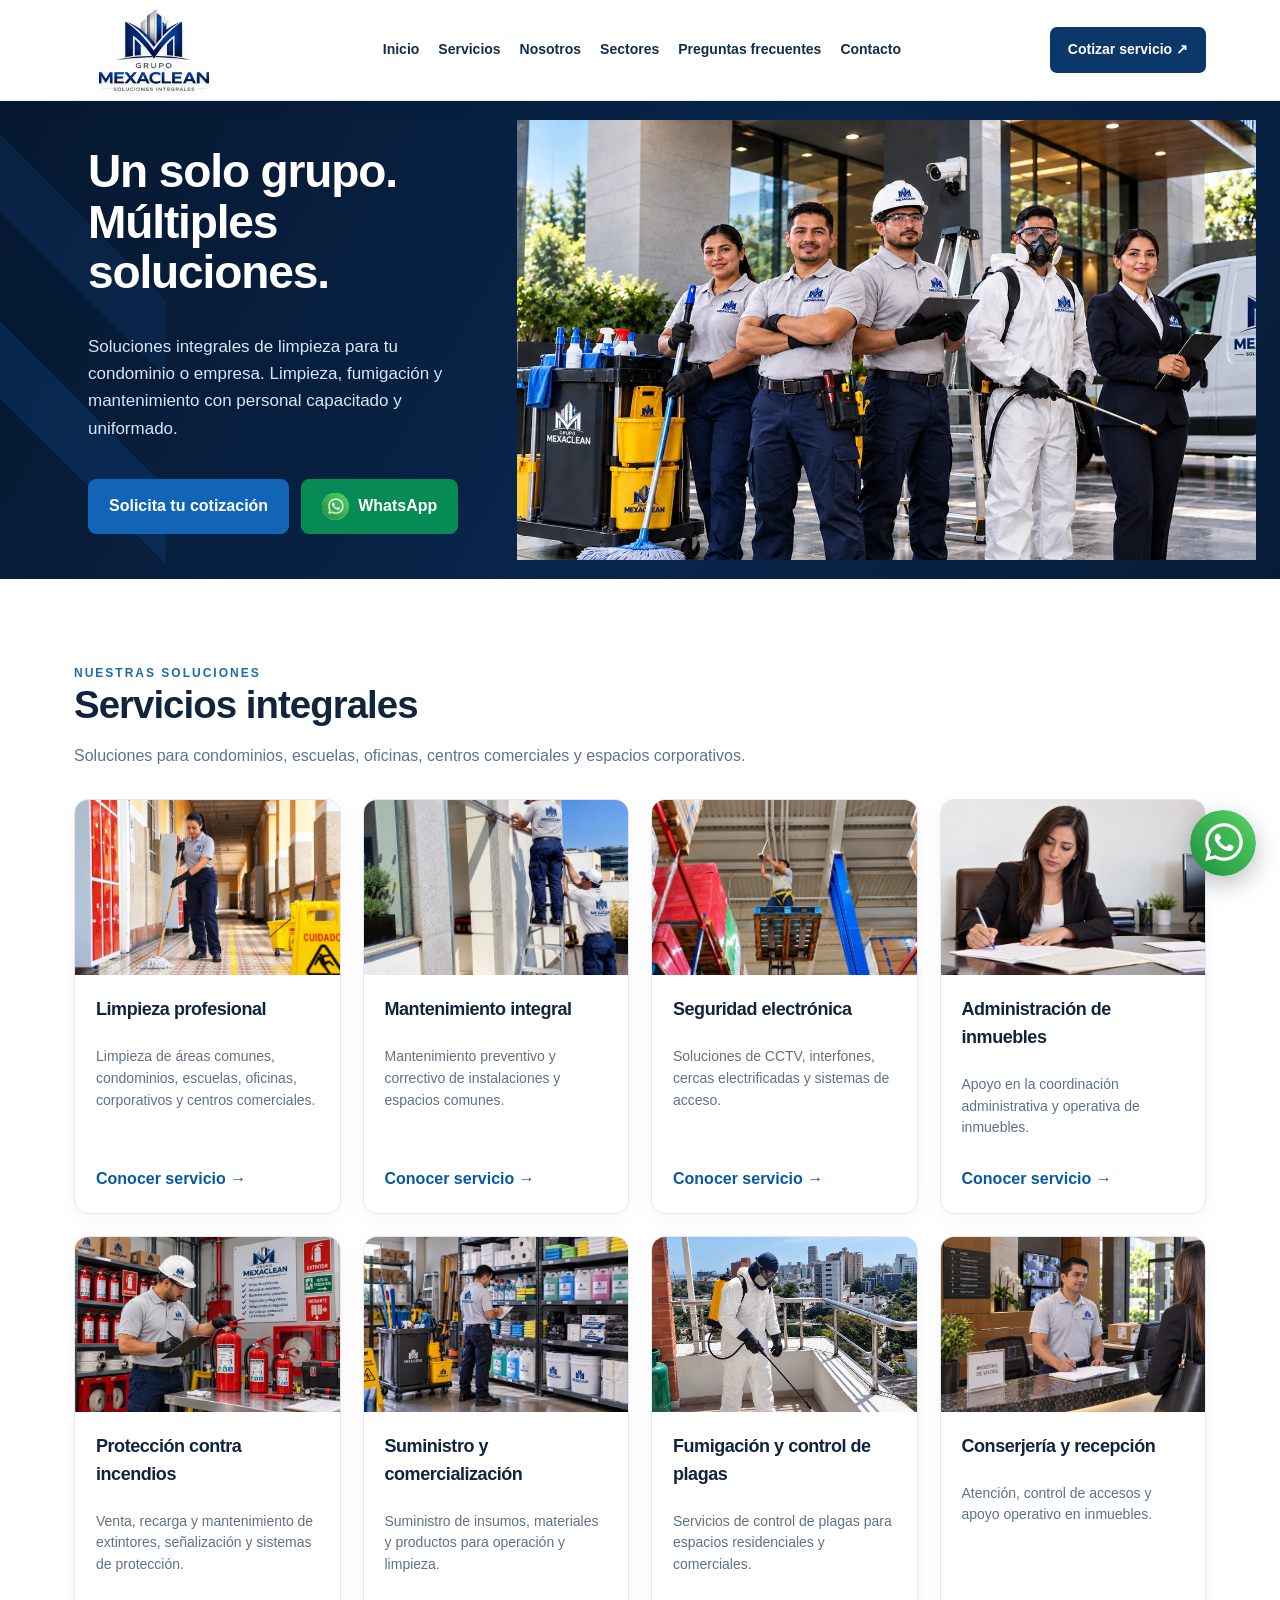
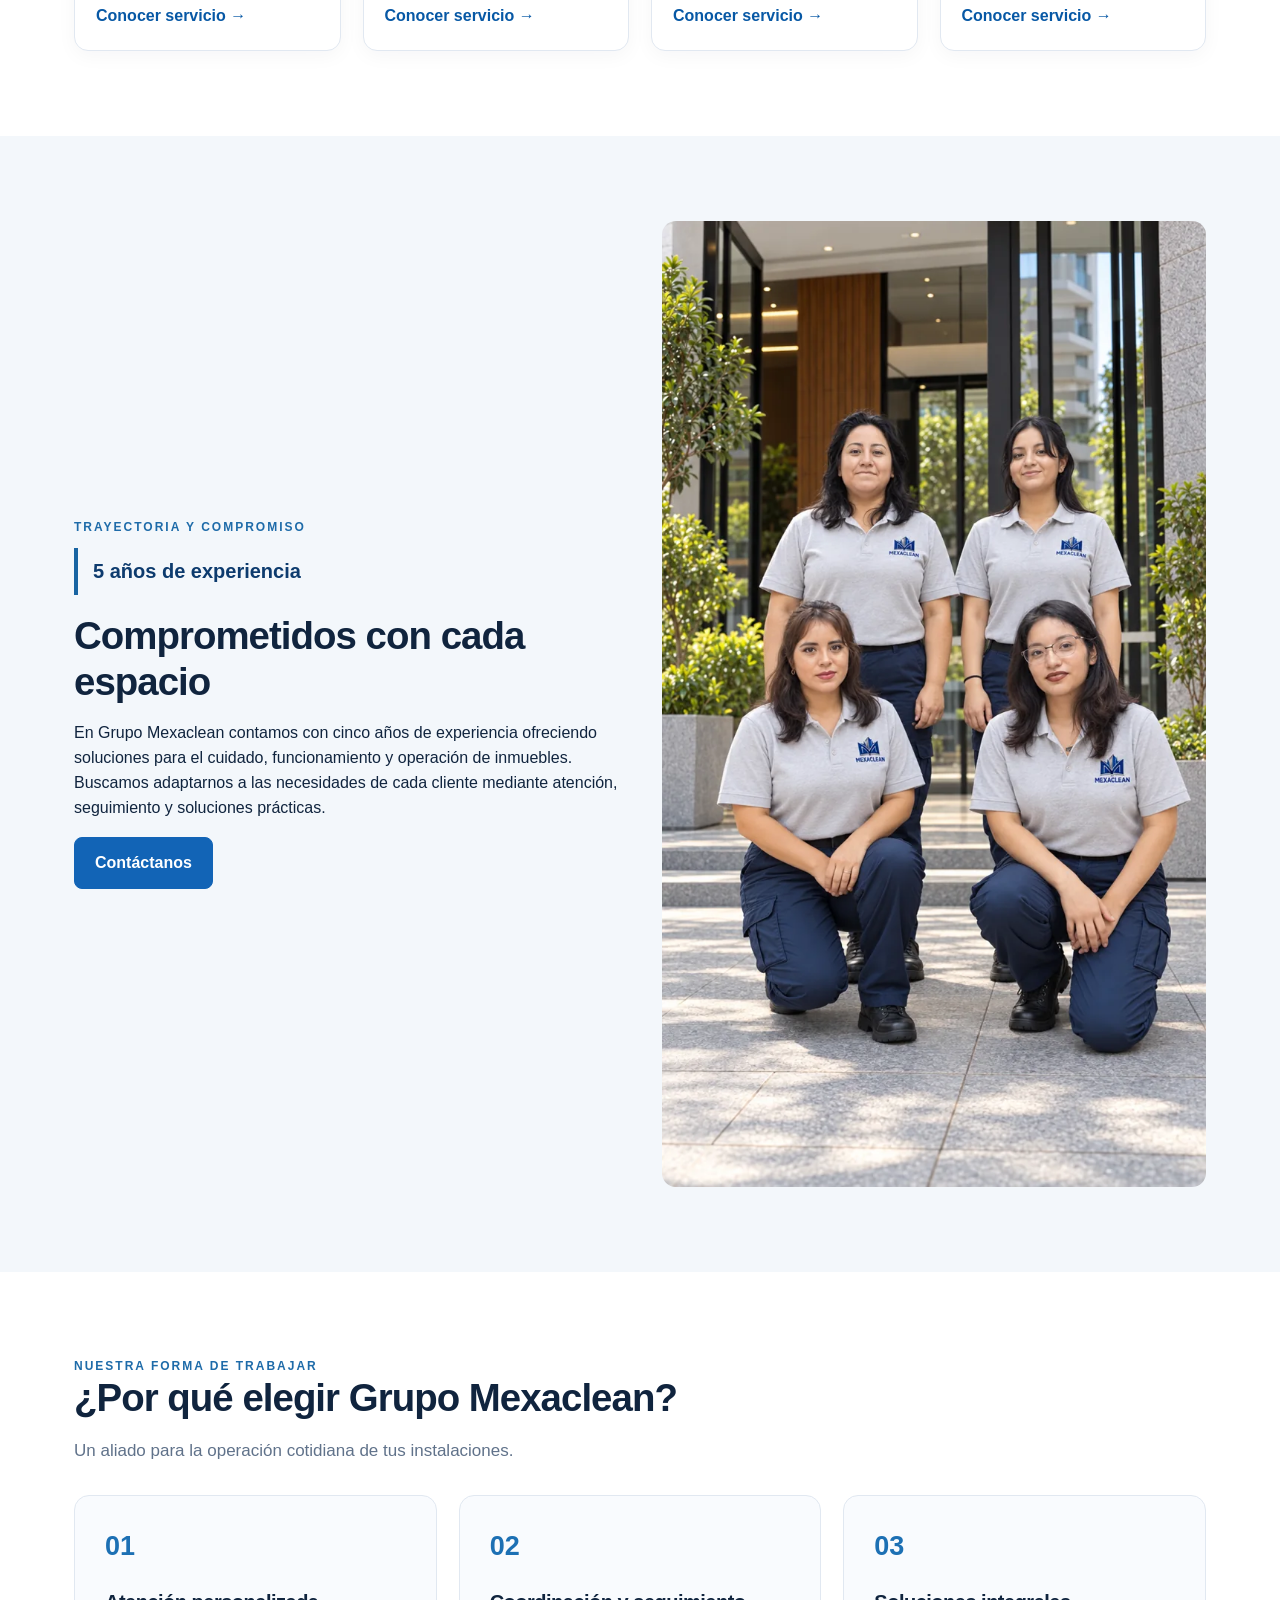
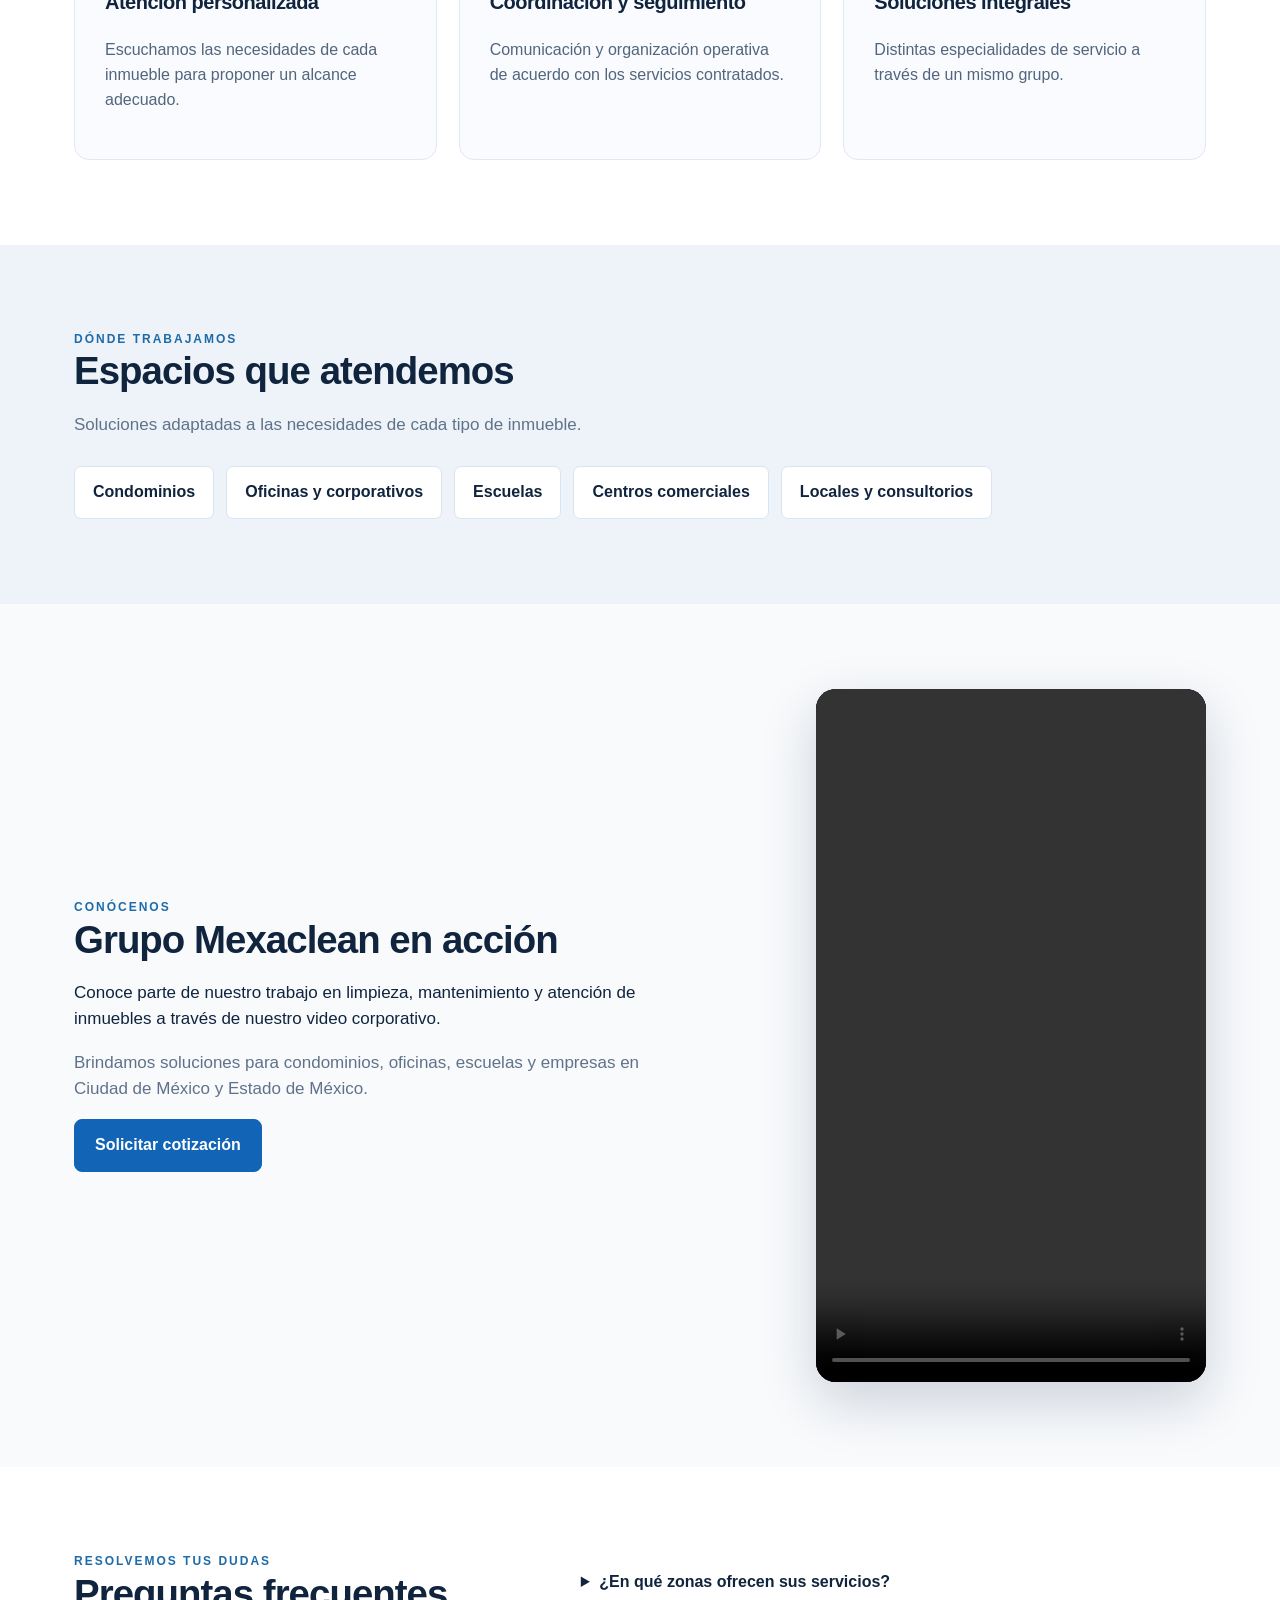
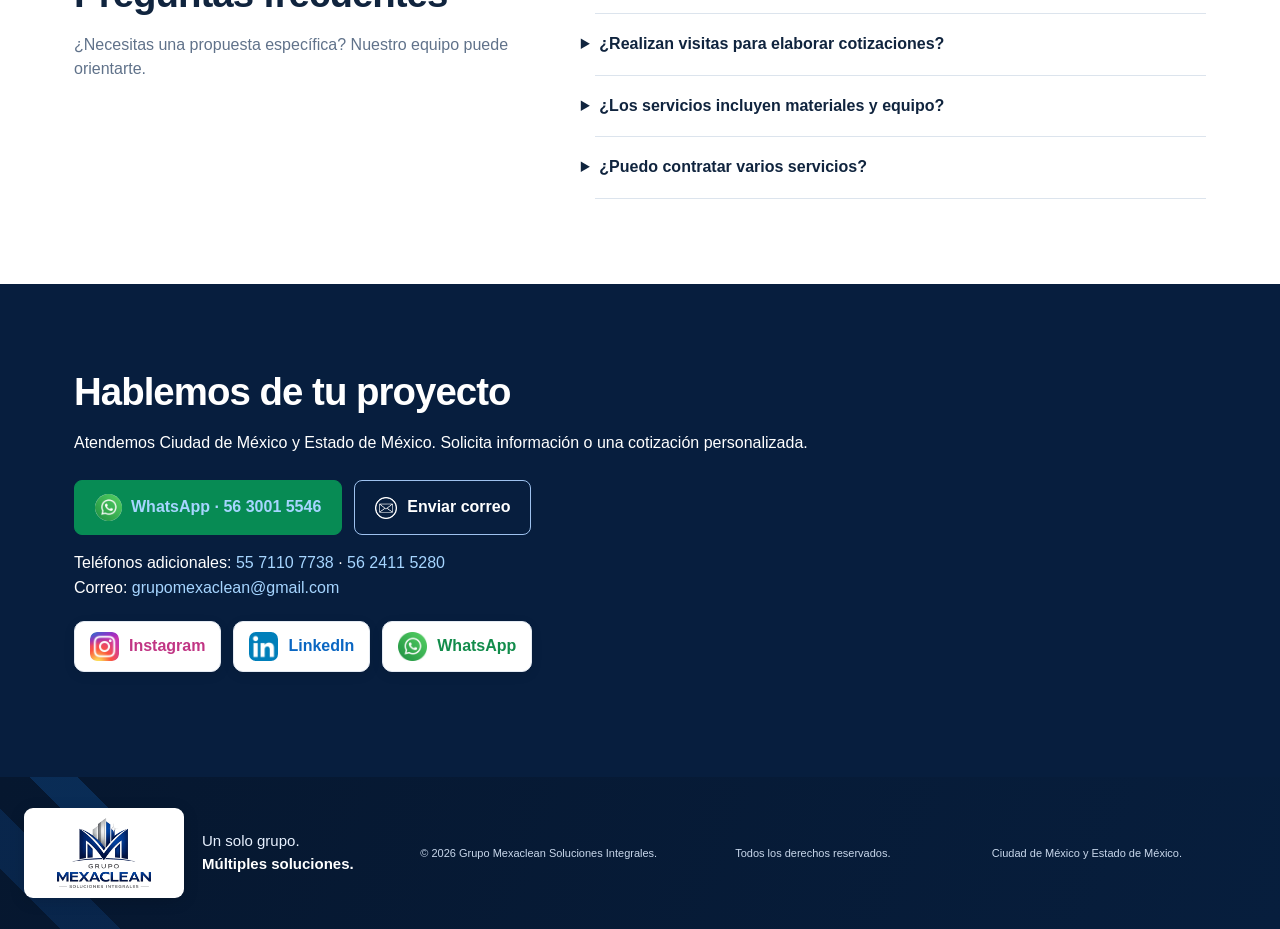
==== index.html @ 0154b59b "Publicación inicial Grupo Mexaclean" ====
<!doctype html><html lang="es-MX"><head><meta charset="utf-8"><meta name="viewport" content="width=device-width,initial-scale=1"><meta name="description" content="Grupo Mexaclean: limpieza, mantenimiento, seguridad electrónica y servicios integrales en CDMX y Estado de México."><title>Inicio | Grupo Mexaclean</title><link rel="stylesheet" href="style.css"></head><body><header class="top"><div class="wrap nav"><a class="brand brand-logo" href="index.html" aria-label="Grupo Mexaclean — Inicio"><img src="assets/logo-recortado.png" alt="Grupo Mexaclean Soluciones Integrales"></a><nav class="links" aria-label="Navegación principal"><a href="index.html">Inicio</a><a href="index.html#servicios">Servicios</a><a href="index.html#nosotros">Nosotros</a><a href="index.html#sectores">Sectores</a><a href="index.html#preguntas">Preguntas frecuentes</a><a href="index.html#contacto">Contacto</a></nav><a class="nav-cta" href="https://wa.me/525630015546?text=Hola%2C%20quiero%20solicitar%20una%20cotizaci%C3%B3n%20a%20Grupo%20Mexaclean" target="_blank" rel="noopener">Cotizar servicio ↗</a></div></header><section class="hero"><div class="wrap hero-grid"><div class="hero-copy"><h1>Un solo grupo.<br>Múltiples soluciones.</h1><p>Soluciones integrales de limpieza para tu condominio o empresa. Limpieza, fumigación y mantenimiento con personal capacitado y uniformado.</p><div class="actions"><a class="btn" href="#contacto">Solicita tu cotización</a><a class="btn green" href="https://wa.me/525630015546?text=Hola%2C%20quiero%20cotizar%20un%20servicio"><img class="wa-cta-icon" src="assets/icono-whatsapp-botones.webp" alt="" aria-hidden="true" width="27" height="27"> WhatsApp</a></div></div><img src="assets/hero.webp" alt="Imagen corporativa ilustrativa del equipo de servicios de Grupo Mexaclean"></div></section><section class="section" id="servicios"><div class="wrap"><div class="eyebrow">Nuestras soluciones</div><h2>Servicios integrales</h2><p class="muted">Soluciones para condominios, escuelas, oficinas, centros comerciales y espacios corporativos.</p><div class="cards"><article class="card"><img loading="lazy" src="assets/limpieza.webp" alt="Limpieza profesional"><div class="inside"><h3>Limpieza profesional</h3><p>Limpieza de áreas comunes, condominios, escuelas, oficinas, corporativos y centros comerciales.</p><a href="limpieza.html">Conocer servicio →</a></div></article><article class="card"><img loading="lazy" src="assets/mantenimiento.webp" alt="Mantenimiento integral"><div class="inside"><h3>Mantenimiento integral</h3><p>Mantenimiento preventivo y correctivo de instalaciones y espacios comunes.</p><a href="mantenimiento.html">Conocer servicio →</a></div></article><article class="card"><img loading="lazy" src="assets/seguridad.webp" alt="Técnico instalando cámara de seguridad en un almacén"><div class="inside"><h3>Seguridad electrónica</h3><p>Soluciones de CCTV, interfones, cercas electrificadas y sistemas de acceso.</p><a href="seguridad.html">Conocer servicio →</a></div></article><article class="card"><img loading="lazy" src="assets/administracion.webp" alt="Profesional gestionando documentos administrativos en oficina"><div class="inside"><h3>Administración de inmuebles</h3><p>Apoyo en la coordinación administrativa y operativa de inmuebles.</p><a href="administracion.html">Conocer servicio →</a></div></article><article class="card"><img loading="lazy" src="assets/incendios.webp" alt="Protección contra incendios"><div class="inside"><h3>Protección contra incendios</h3><p>Venta, recarga y mantenimiento de extintores, señalización y sistemas de protección.</p><a href="incendios.html">Conocer servicio →</a></div></article><article class="card"><img loading="lazy" src="assets/suministros.webp" alt="Suministro y comercialización"><div class="inside"><h3>Suministro y comercialización</h3><p>Suministro de insumos, materiales y productos para operación y limpieza.</p><a href="suministros.html">Conocer servicio →</a></div></article><article class="card"><img loading="lazy" src="assets/fumigacion.webp" alt="Fumigación y control de plagas"><div class="inside"><h3>Fumigación y control de plagas</h3><p>Servicios de control de plagas para espacios residenciales y comerciales.</p><a href="fumigacion.html">Conocer servicio →</a></div></article><article class="card"><img loading="lazy" src="assets/conserjeria.webp" alt="Conserjería y recepción"><div class="inside"><h3>Conserjería y recepción</h3><p>Atención, control de accesos y apoyo operativo en inmuebles.</p><a href="conserjeria.html">Conocer servicio →</a></div></article></div></div></section><section class="section pale" id="nosotros"><div class="wrap split"><div><div class="eyebrow">Trayectoria y compromiso</div><div class="experience">5 años de experiencia</div><h2>Comprometidos con cada espacio</h2><p>En Grupo Mexaclean contamos con cinco años de experiencia ofreciendo soluciones para el cuidado, funcionamiento y operación de inmuebles. Buscamos adaptarnos a las necesidades de cada cliente mediante atención, seguimiento y soluciones prácticas.</p><a class="btn" href="#contacto">Contáctanos</a></div><img loading="lazy" src="assets/equipo.webp" alt="Equipo de Grupo Mexaclean"></div></section><section class="section trust" id="elegirnos"><div class="wrap"><div class="eyebrow">Nuestra forma de trabajar</div><h2>¿Por qué elegir Grupo Mexaclean?</h2><p class="muted lead">Un aliado para la operación cotidiana de tus instalaciones.</p><div class="trust-grid"><article><span class="trust-number">01</span><h3>Atención personalizada</h3><p>Escuchamos las necesidades de cada inmueble para proponer un alcance adecuado.</p></article><article><span class="trust-number">02</span><h3>Coordinación y seguimiento</h3><p>Comunicación y organización operativa de acuerdo con los servicios contratados.</p></article><article><span class="trust-number">03</span><h3>Soluciones integrales</h3><p>Distintas especialidades de servicio a través de un mismo grupo.</p></article></div></div></section><section class="section sectors" id="sectores"><div class="wrap"><div class="eyebrow">Dónde trabajamos</div><h2>Espacios que atendemos</h2><p class="muted lead">Soluciones adaptadas a las necesidades de cada tipo de inmueble.</p><div class="sector-list"><span>Condominios</span><span>Oficinas y corporativos</span><span>Escuelas</span><span>Centros comerciales</span><span>Locales y consultorios</span></div></div></section><section class="section video-section" id="video"><div class="wrap video-layout"><div class="video-copy"><div class="eyebrow">Conócenos</div><h2>Grupo Mexaclean en acción</h2><p>Conoce parte de nuestro trabajo en limpieza, mantenimiento y atención de inmuebles a través de nuestro video corporativo.</p><p class="muted">Brindamos soluciones para condominios, oficinas, escuelas y empresas en Ciudad de México y Estado de México.</p><a class="btn" href="https://wa.me/525630015546?text=Hola%2C%20quiero%20solicitar%20una%20cotizaci%C3%B3n%20a%20Grupo%20Mexaclean" target="_blank" rel="noopener">Solicitar cotización</a></div><div class="video-frame"><video class="video" controls preload="metadata" playsinline aria-label="Video corporativo vertical de Grupo Mexaclean"><source src="assets/video.mp4" type="video/mp4">Tu navegador no admite este video.</video></div></div></section><section class="section faq" id="preguntas"><div class="wrap faq-layout"><div><div class="eyebrow">Resolvemos tus dudas</div><h2>Preguntas frecuentes</h2><p class="muted">¿Necesitas una propuesta específica? Nuestro equipo puede orientarte.</p></div><div class="faq-items"><details><summary>¿En qué zonas ofrecen sus servicios?</summary><p>Atendemos Ciudad de México y Estado de México. La disponibilidad depende del tipo de servicio y ubicación.</p></details><details><summary>¿Realizan visitas para elaborar cotizaciones?</summary><p>Cuando las características del inmueble o del trabajo lo requieren, podemos coordinar una visita de reconocimiento.</p></details><details><summary>¿Los servicios incluyen materiales y equipo?</summary><p>Depende del servicio contratado. Los materiales, equipos y alcances se detallan en la propuesta.</p></details><details><summary>¿Puedo contratar varios servicios?</summary><p>Sí. Podemos preparar una propuesta que considere distintas necesidades de tu inmueble.</p></details></div></div></section><section class="contact section" id="contacto"><div class="wrap"><h2>Hablemos de tu proyecto</h2><p>Atendemos Ciudad de México y Estado de México. Solicita información o una cotización personalizada.</p><div class="actions"><a class="btn green" href="https://wa.me/525630015546?text=Hola%2C%20quiero%20una%20cotizaci%C3%B3n%20de%20Grupo%20Mexaclean"><img class="wa-cta-icon" src="assets/icono-whatsapp-botones.webp" alt="" aria-hidden="true" width="27" height="27"> WhatsApp · 56 3001 5546</a><a class="btn secondary email-cta" href="mailto:grupomexaclean@gmail.com"><img src="assets/icono-correo.png" alt="" aria-hidden="true" width="22" height="22"> Enviar correo</a></div><p>Teléfonos adicionales: <a href="tel:+525571107738">55 7110 7738</a> · <a href="tel:+525624115280">56 2411 5280</a><br>Correo: <a href="mailto:grupomexaclean@gmail.com">grupomexaclean@gmail.com</a></p><div class="social"><a class="social-ig" href="https://www.instagram.com/grupo.mexaclean/" target="_blank" rel="noopener"><img class="social-icon" src="assets/icono-instagram.webp" alt="" loading="lazy"/> <span>Instagram</span></a><a class="social-li" href="https://www.linkedin.com/company/106338395/" target="_blank" rel="noopener"><img class="social-icon" src="assets/icono-linkedin.webp" alt="" loading="lazy"/> <span>LinkedIn</span></a><a class="social-wa" href="https://wa.me/525630015546" target="_blank" rel="noopener"><img class="social-icon" src="assets/icono-whatsapp.webp" alt="" loading="lazy"/> <span>WhatsApp</span></a></div></div></section><footer class="foot"><div class="wrap footer-content"><div class="footer-brand"><div class="footer-logo-panel"><img src="assets/logo-recortado.png" alt="Grupo Mexaclean Soluciones Integrales" loading="lazy"></div><div class="footer-tagline">Un solo grupo.<br><strong>Múltiples soluciones.</strong></div></div><div class="footer-meta"><span>© 2026 Grupo Mexaclean Soluciones Integrales.</span><span>Todos los derechos reservados.</span><span>Ciudad de México y Estado de México.</span></div></div></footer><a class="whatsapp-float" href="https://wa.me/525630015546?text=Hola%2C%20quiero%20solicitar%20una%20cotizaci%C3%B3n%20a%20Grupo%20Mexaclean" target="_blank" rel="noopener noreferrer" aria-label="Cotizar por WhatsApp" title="Cotizar por WhatsApp"><img src="assets/whatsapp-boton.webp" alt="" aria-hidden="true" width="64" height="64"></a></body></html>
---- style.css ----
*{box-sizing:border-box}body{margin:0;font-family:Arial,Helvetica,sans-serif;color:#14243c;line-height:1.55;background:#fff}a{text-decoration:none;color:inherit}.wrap{max-width:1180px;margin:auto;padding:0 24px}.top{background:#071e3e;color:white;position:sticky;top:0;z-index:10;box-shadow:0 3px 14px #0016}.nav{display:flex;align-items:center;justify-content:space-between;gap:18px;min-height:78px}.brand{font-weight:800;letter-spacing:.7px;font-size:19px}.brand small{display:block;font-size:10px;letter-spacing:2px;color:#b4c9e5}.links{display:flex;gap:18px;align-items:center;flex-wrap:wrap}.links a:hover{color:#85baff}.btn{display:inline-flex;align-items:center;justify-content:center;padding:13px 20px;border-radius:8px;background:#1264b6;color:white;font-weight:700;border:1px solid #1264b6;gap:8px}.btn.secondary{background:transparent;border-color:#9ec2ef;color:#fff}.btn.green{background:#078b54;border-color:#078b54}.hero{background:#0a254b;color:white}.hero-grid{display:grid;grid-template-columns:43% 57%;align-items:center;min-height:540px}.hero-copy{padding:52px 28px 52px 0}.eyebrow{text-transform:uppercase;letter-spacing:2px;color:#8abfff;font-size:12px;font-weight:800}h1{font-size:clamp(34px,4vw,55px);line-height:1.1;margin:16px 0 18px}h2{font-size:32px;line-height:1.2;margin:0 0 14px}.hero p{font-size:18px;color:#d8e6f7}.actions{display:flex;flex-wrap:wrap;gap:12px;margin-top:24px}.hero img{width:100%;height:540px;object-fit:cover;object-position:center}.section{padding:70px 0}.muted{color:#60728a}.cards{display:grid;grid-template-columns:repeat(4,1fr);gap:20px;margin-top:30px}.card{border:1px solid #e1e8f1;border-radius:12px;overflow:hidden;box-shadow:0 5px 20px #12253d0a;background:#fff}.card img{width:100%;height:155px;object-fit:cover}.card .inside{padding:17px}.card h3{margin:0 0 8px;font-size:18px}.card p{font-size:14px;color:#617087}.card a{color:#0758a5;font-weight:700}.pale{background:#f3f7fb}.split{display:grid;grid-template-columns:1fr 1fr;gap:44px;align-items:center}.split img{width:100%;border-radius:14px}.contact{background:#071e3e;color:#fff}.contact a{color:#a6d5ff}.social{display:flex;gap:12px;flex-wrap:wrap;margin:20px 0}.social a{background:#fff;color:#0b315f;border-radius:9px;padding:10px 15px;font-weight:bold}.foot{background:#05152d;color:#c3d3e9;padding:22px 0;font-size:13px}.pagehead{background:#0b2a56;color:#fff;padding:60px 0}.detail{max-width:780px;font-size:18px}.video{width:100%;max-width:780px;border-radius:12px;background:black}ul{padding-left:20px}li{margin-bottom:8px}@media(max-width:850px){.nav{align-items:flex-start;padding-top:15px;padding-bottom:15px;flex-direction:column}.links{font-size:13px;gap:12px}.hero-grid{grid-template-columns:1fr}.hero img{height:310px;grid-row:1}.hero-copy{padding:30px 0 44px}.cards{grid-template-columns:repeat(2,1fr)}.split{grid-template-columns:1fr}}@media(max-width:520px){.cards{grid-template-columns:1fr}.hero img{height:265px}h1{font-size:34px}.section{padding:48px 0}.links{gap:10px}.brand{font-size:17px}}
/* Video corporativo vertical: proporción original 9:16 */
.video-section{background:#f8fafc}.video-layout{display:grid;grid-template-columns:minmax(0,1fr) minmax(250px,390px);align-items:center;gap:clamp(28px,6vw,90px)}.video-copy p{font-size:17px;max-width:580px}.video-frame{width:100%;max-width:390px;margin-inline:auto;border-radius:20px;overflow:hidden;background:#071e3e;box-shadow:0 20px 55px #0b23402e;aspect-ratio:9/16}.video-frame .video{display:block;width:100%;height:100%;max-width:none;aspect-ratio:9/16;object-fit:contain;border-radius:0;background:#071e3e}@media(max-width:720px){.video-layout{grid-template-columns:1fr;gap:26px}.video-copy{order:1}.video-frame{order:2;width:min(100%,330px)}}

/* Identidad corporativa V3 */
body{font-family:Inter,Arial,Helvetica,sans-serif;color:#10243e}h1,h2,h3{letter-spacing:-.025em}.top{background:#fff;color:#102d50;box-shadow:0 3px 18px #09214312}.nav{min-height:92px}.brand-logo img{display:block;max-width:180px;max-height:72px;width:auto;height:auto;object-fit:contain}.links{gap:19px;font-size:14px;font-weight:600}.links a:hover{color:#1163ae}.nav-cta{background:#0b3769;color:white;padding:12px 18px;border-radius:7px;font-size:14px;font-weight:700;white-space:nowrap}.hero{background:linear-gradient(120deg,#061a34,#0d3260)}.hero-grid{min-height:570px}.hero img{height:570px}.eyebrow{color:#1e6ba9}.hero .eyebrow,.contact .eyebrow{color:#9bcefa}.section{padding:85px 0}.section h2{font-size:clamp(29px,3vw,40px)}.lead{max-width:700px;font-size:17px}.cards{gap:22px}.card{border-radius:14px;transition:transform .2s,box-shadow .2s}.card:hover{transform:translateY(-4px);box-shadow:0 18px 36px #12253d19}.card img{height:175px}.card .inside{padding:21px}.card a{display:inline-block;margin-top:8px}.experience{display:inline-block;margin:12px 0 18px;border-left:4px solid #1864a2;padding:8px 15px;font-size:20px;font-weight:800;color:#0d3b6e}.trust{background:#fff}.trust-grid{display:grid;grid-template-columns:repeat(3,1fr);gap:22px;margin-top:30px}.trust-grid article{padding:30px;border:1px solid #e1e8f1;border-radius:15px;background:#f9fbfe}.trust-number{font-weight:800;font-size:27px;color:#1d70b4}.trust-grid h3{font-size:20px}.trust-grid p{color:#52657d}.sectors{background:#edf3f9}.sector-list{display:flex;flex-wrap:wrap;gap:12px;margin-top:28px}.sector-list span{padding:13px 18px;background:white;border:1px solid #d9e5f1;border-radius:7px;font-weight:700}.faq-layout{display:grid;grid-template-columns:.85fr 1.15fr;gap:70px}.faq-items details{border-bottom:1px solid #dce4ed;padding:18px 4px}.faq-items summary{font-weight:750;cursor:pointer;list-style-position:outside}.faq-items p{color:#52657d}.social a{display:inline-flex;align-items:center;gap:9px}.social .social-ig{color:#c13584}.social .social-li{color:#0a66c2}.social .social-wa{color:#128c4b}.btn.green{gap:8px}.btn.green svg{flex:none}.footer-content{display:flex;align-items:center;gap:20px;justify-content:space-between}.footer-content img{width:130px;max-height:58px;object-fit:contain;background:white;border-radius:6px;padding:5px}@media(max-width:1100px){.nav{flex-wrap:wrap;padding-block:10px}.nav-cta{margin-left:auto}.links{gap:12px}}@media(max-width:850px){.nav{align-items:center;flex-direction:row}.links{order:3;width:100%;justify-content:center}.hero-grid{grid-template-columns:1fr}.hero img{height:320px}.trust-grid{grid-template-columns:1fr}.faq-layout{grid-template-columns:1fr;gap:20px}.section{padding:55px 0}}@media(max-width:520px){.brand-logo img{max-width:145px;max-height:58px}.nav-cta{font-size:12px;padding:10px}.links{justify-content:flex-start;overflow-x:auto;flex-wrap:nowrap;white-space:nowrap;padding-bottom:5px}.footer-content{flex-direction:column;text-align:center}.hero img{height:260px}}

/* V4: imagenes seleccionadas y contacto flotante */
.whatsapp-float{position:fixed;right:24px;bottom:24px;z-index:1000;display:flex;align-items:center;justify-content:center;width:62px;height:62px;border-radius:50%;background:#20c363;color:white;box-shadow:0 8px 28px #0b4c2870;border:3px solid white;transition:transform .2s ease,box-shadow .2s ease}.whatsapp-float:hover,.whatsapp-float:focus-visible{transform:translateY(-3px);box-shadow:0 12px 32px #0b4c2890}.whatsapp-float svg{width:31px;height:31px}.service-placeholder{height:175px;background:linear-gradient(135deg,#09284e,#195a93);color:#fff;display:flex;align-items:center;justify-content:center;flex-direction:column;gap:8px;text-align:center;padding:18px;font-size:12px;font-weight:800;letter-spacing:1.6px}.service-placeholder .service-symbol{font-size:52px;line-height:1;font-weight:400;color:#a5c9ec}.admin-placeholder{background:linear-gradient(135deg,#153756,#506f8a)}.foot .footer-content span{line-height:1.65}@media(max-width:520px){.whatsapp-float{right:16px;bottom:18px;width:56px;height:56px}.service-placeholder{height:175px}}

/* V5: fotografias confirmadas y tarjetas alineadas */
.cards{align-items:stretch}.card{display:flex;flex-direction:column}.card .inside{display:flex;flex-direction:column;flex:1}.card .inside p{flex:1}.card .inside a{margin-top:auto;padding-top:14px}.card img{display:block;object-position:center 42%}.card:nth-child(2) img{object-position:center 44%}.card:nth-child(3) img{object-position:center 28%}.card:nth-child(4) img{object-position:center 45%}
@media(max-width:520px){.card img{height:205px}}

/* V6 · Refinamiento visual y adaptación corporativa */
:root{--navy:#081f3f;--blue:#1463a8;--line:#dce6f0}
html{scroll-behavior:smooth;scroll-padding-top:115px}
body{font-family:Inter,Arial,Helvetica,sans-serif;-webkit-font-smoothing:antialiased}
.top{border-bottom:1px solid #e9eef5}
.nav{min-height:100px;gap:24px}
.brand-logo{display:flex;align-items:center;flex-shrink:0}
.brand-logo img{width:160px;max-width:160px;max-height:82px;height:auto;filter:drop-shadow(0 2px 2px #1232)}
.nav-cta,.btn{transition:background .2s,transform .2s,box-shadow .2s}
.nav-cta:hover,.btn:hover{transform:translateY(-2px);box-shadow:0 7px 18px #0a37602a}
.hero{background:#071e3e;overflow:hidden}
.hero-grid{grid-template-columns:43% 57%;min-height:490px;align-items:stretch}
.hero-copy{display:flex;flex-direction:column;align-items:flex-start;justify-content:center;padding:48px 30px 48px 0}
.hero-copy .actions{margin-top:20px}
.hero img{height:490px;object-fit:cover;object-position:right center;display:block;min-width:0}
.hero h1{font-size:clamp(38px,3.8vw,54px)}
.hero p{font-size:17px;line-height:1.6}
.card img{transition:transform .3s}.card:hover img{transform:scale(1.025)}
.whatsapp-float{right:27px;bottom:25px;width:58px;height:58px;background:#25d366;border:0;box-shadow:0 7px 24px #052b2052;outline:1px solid #ffffffb0;outline-offset:3px}
.whatsapp-float svg{width:30px;height:30px;display:block}
.whatsapp-float:hover,.whatsapp-float:focus-visible{box-shadow:0 11px 30px #052b206e;transform:translateY(-3px)}
.footer-content{min-height:115px;gap:28px}
.footer-brand{display:flex;flex-direction:column;align-items:flex-start;gap:4px}
.footer-brand img{width:165px;max-height:86px;object-fit:contain;background:transparent;border-radius:0;padding:0;filter:brightness(0) invert(1);opacity:.94}
.footer-brand span{font-size:11px;letter-spacing:.06em;color:#afc6df}
.foot .footer-content>span{text-align:right;max-width:560px}
.social a{transition:transform .2s,box-shadow .2s}.social a:hover{transform:translateY(-2px);box-shadow:0 7px 18px #0003}
@media(max-width:1100px){.nav{gap:14px}.brand-logo img{width:135px}.links{gap:11px}.hero-grid{grid-template-columns:45% 55%}}
@media(max-width:850px){.nav{min-height:88px}.hero-grid{grid-template-columns:1fr}.hero img{grid-row:1;height:auto;width:100%;aspect-ratio:2/1;object-fit:contain;object-position:center}.hero-copy{padding:32px 0 42px}.hero h1{font-size:clamp(34px,7vw,48px)}.footer-content{align-items:center}}
@media(max-width:520px){.brand-logo img{width:115px;max-height:70px}.nav{gap:8px}.hero img{height:auto;aspect-ratio:2/1}.hero-copy{padding:26px 0 35px}.hero p{font-size:16px}.whatsapp-float{width:54px;height:54px;right:18px;bottom:20px}.footer-brand{align-items:center}.foot .footer-content>span{text-align:center}.footer-brand img{width:150px}}

/* Versión 7: fotografía completa y pie corporativo */
.hero{background:#071e3e}
.hero .hero-grid{max-width:1320px;grid-template-columns:minmax(0,39%) minmax(0,61%);min-height:0;align-items:center;gap:0}
.hero .hero-copy{padding:46px 28px 46px 0;min-width:0}
.hero .hero-grid>img{width:100%;height:auto;aspect-ratio:2/1;object-fit:contain;object-position:center;min-width:0;display:block}
.hero h1{font-size:clamp(36px,3.6vw,52px)}
.foot{padding:26px 0;background:#06182f}
.foot .footer-content{display:flex;align-items:center;justify-content:space-between;gap:32px;min-height:0}
.foot .footer-brand{display:flex;flex-direction:row;align-items:center;gap:22px;flex-shrink:0}
.foot .footer-logo-panel{width:155px;height:95px;background:#fff;border-radius:10px;display:flex;align-items:center;justify-content:center;padding:10px 12px;box-shadow:0 3px 16px #0002}
.foot .footer-logo-panel img{width:100%;height:100%;max-height:none;object-fit:contain;background:transparent;padding:0;border-radius:0;filter:none;opacity:1}
.foot .footer-tagline{font-size:15px;line-height:1.5;letter-spacing:0;color:#e8f1ff;white-space:nowrap}
.foot .footer-tagline strong{font-weight:750;color:white}
.foot .footer-meta{display:flex;flex-direction:column;text-align:right;gap:4px;font-size:12px;line-height:1.5;color:#c8d7eb}
.whatsapp-float{outline:none;border:0;background:#25d366;box-shadow:0 6px 22px #061d3450}
@media(max-width:900px){.hero .hero-grid{grid-template-columns:1fr;max-width:100%}.hero .hero-grid>img{grid-row:1;width:100%;height:auto;aspect-ratio:2/1;object-fit:contain}.hero .hero-copy{padding:30px 0 44px}.foot .footer-content{flex-direction:column;align-items:center;gap:22px}.foot .footer-meta{text-align:center}}
@media(max-width:520px){.hero .hero-grid>img{aspect-ratio:2/1}.hero .hero-copy{padding:24px 0 36px}.foot .footer-brand{flex-direction:column;gap:12px}.foot .footer-logo-panel{width:150px;height:90px}.foot .footer-tagline{text-align:center}.foot .footer-meta{font-size:11px}}


/* V8 — encabezado aprobado: composición corporativa a ancho completo */
.hero{background:linear-gradient(120deg,#06172f 0%,#08264c 55%,#061b37 100%);position:relative}
.hero:before{content:"";position:absolute;left:0;top:0;bottom:0;width:13%;pointer-events:none;opacity:.5;background:linear-gradient(45deg,transparent 0 28%,#0b3566 28% 40%,transparent 40% 57%,#0a2e59 57% 69%,transparent 69%)}
.hero .hero-grid{width:min(100%,1640px);max-width:none;grid-template-columns:minmax(0,40%) minmax(0,60%);min-height:440px;position:relative}
.hero .hero-copy{padding:45px clamp(24px,4vw,64px) 45px clamp(24px,5vw,90px);z-index:1}
.hero .hero-grid>img{width:100%;height:440px;aspect-ratio:auto;object-fit:cover;object-position:center center}
.hero h1{font-size:clamp(37px,3.6vw,57px);margin-top:0}
.hero .actions .btn{display:inline-flex;align-items:center;gap:8px}
/* V8 — pie distribuido sin separadores, logo original en panel blanco */
.foot{background:linear-gradient(110deg,#06172f,#071e3d);position:relative;overflow:hidden;padding:24px 0}
.foot:before{content:"";position:absolute;inset:0 auto 0 0;width:150px;background:linear-gradient(45deg,transparent 20%,#0a2c57 20% 40%,transparent 40% 60%,#0b3566 60% 76%,transparent 76%);opacity:.7;pointer-events:none}
.foot .footer-content{position:relative;display:grid;grid-template-columns:minmax(0,1.4fr) minmax(0,1fr);align-items:center;gap:32px;min-height:104px}
.foot .footer-brand{gap:24px}
.foot .footer-logo-panel{width:160px;height:90px;flex:none;background:#fff;border-radius:9px}
.foot .footer-meta{display:grid;grid-template-columns:1fr;gap:8px;text-align:right;font-size:13px;line-height:1.45}
.whatsapp-float{position:fixed;right:26px;bottom:23px;width:58px;height:58px;z-index:1000;border-radius:50%;background:#25d366;color:white;display:flex;align-items:center;justify-content:center;box-shadow:0 7px 24px #07182c55;transition:transform .2s ease}
.whatsapp-float:hover{transform:translateY(-3px)}
@media(max-width:900px){.hero .hero-grid{grid-template-columns:1fr;min-height:0}.hero .hero-grid>img{grid-row:1;width:100%;height:auto;aspect-ratio:2/1;object-fit:contain}.hero .hero-copy{padding:35px 24px 42px}.foot .footer-content{grid-template-columns:1fr;gap:20px}.foot .footer-brand{justify-content:center}.foot .footer-meta{text-align:center}}
@media(max-width:520px){.hero .hero-grid>img{aspect-ratio:2/1}.hero .hero-copy{padding:30px 22px 38px}.hero h1{font-size:38px}.foot .footer-brand{flex-direction:row;gap:12px}.foot .footer-logo-panel{width:128px;height:78px}.foot .footer-tagline{font-size:12px;text-align:left}.foot .footer-meta{font-size:11px}.whatsapp-float{right:17px;bottom:18px;width:55px;height:55px}}

/* V9: pie corporativo equilibrado; conserva logo blanco y acentos azules. */
@media(min-width:901px){
.foot .footer-content{display:grid;grid-template-columns:auto minmax(0,1fr);gap:clamp(35px,5vw,85px);align-items:center;max-width:1500px;padding-right:72px}
.foot .footer-brand{gap:18px}
.foot .footer-meta{display:grid;grid-template-columns:repeat(3,minmax(0,1fr));align-items:center;gap:clamp(12px,2.5vw,42px);text-align:center;font-size:clamp(11px,.82vw,13px);line-height:1.55}
.foot .footer-meta span{display:block;text-align:center;max-width:none}
}
@media(max-width:900px){.foot .footer-meta{display:flex;flex-wrap:wrap;justify-content:center;gap:10px 24px;text-align:center}.foot .footer-meta span{text-align:center}}

/* V10: páginas de servicio con información específica */
.detail h3{font-size:18px;margin:24px 0 10px;color:#0b3769}.detail .service-list{margin:0 0 20px;padding-left:22px;font-size:16px;line-height:1.6}.detail .service-list li{margin-bottom:7px}.detail p{font-size:16px;line-height:1.65}.detail .btn{margin-top:8px}.split .service-photo{width:100%;aspect-ratio:4/3;object-fit:cover;border-radius:14px;display:block}@media(max-width:850px){.split .service-photo{max-height:460px}}

/* V11: preserve vertical framing on security service detail */
.service-photo.security-portrait{aspect-ratio:3/4;max-height:620px;object-fit:contain;background:#f3f6fa}

/* V13: icono flotante WhatsApp mejorado con imagen proporcionada */
.whatsapp-float{width:66px;height:66px;right:24px;bottom:24px;background:transparent;border:0;outline:none;outline-offset:0;box-shadow:0 8px 24px rgba(7,24,40,.28);border-radius:50%;overflow:hidden;transition:transform .2s ease,box-shadow .2s ease}
.whatsapp-float img{display:block;width:100%;height:100%;object-fit:contain}
.whatsapp-float:hover,.whatsapp-float:focus-visible{transform:translateY(-4px) scale(1.045);box-shadow:0 12px 28px rgba(7,24,40,.34)}
.whatsapp-float:focus-visible{outline:3px solid #0b4171;outline-offset:3px}
@media(max-width:640px){.whatsapp-float{width:60px;height:60px;right:17px;bottom:18px}}

/* V14: iconos oficiales de redes sociales */
.social{gap:12px;align-items:center}
.social a{display:inline-flex;align-items:center;justify-content:center;gap:10px;min-height:51px;padding:9px 15px;background:#fff;border:1px solid #e4eaf2;border-radius:10px;box-shadow:0 3px 12px #00000016;transition:transform .2s ease,box-shadow .2s ease}
.social a:hover{transform:translateY(-3px);box-shadow:0 9px 20px #00000029}
.social .social-icon{display:block;width:29px;height:29px;object-fit:contain;border-radius:7px;flex-shrink:0}
.social a span{white-space:nowrap}
@media(max-width:520px){.social{gap:9px}.social a{padding:8px 11px;min-height:47px;font-size:14px}.social .social-icon{width:25px;height:25px}}

/* V15: icono de correo corporativo en boton de contacto */
.contact .email-cta{display:inline-flex;align-items:center;justify-content:center;gap:10px;transition:background .2s,transform .2s,border-color .2s}
.contact .email-cta img{display:block;width:22px;height:22px;object-fit:contain;flex-shrink:0}
.contact .email-cta:hover{transform:translateY(-2px)}

/* V16: botones WhatsApp de hero y contacto con icono proporcionado */
.hero .btn.green,.contact .btn.green{display:inline-flex;align-items:center;justify-content:center;gap:9px}
.hero .btn.green .wa-cta-icon,.contact .btn.green .wa-cta-icon{display:block;width:27px;height:27px;object-fit:cover;border-radius:50%;flex-shrink:0}
@media(max-width:520px){.hero .btn.green .wa-cta-icon,.contact .btn.green .wa-cta-icon{width:25px;height:25px}}
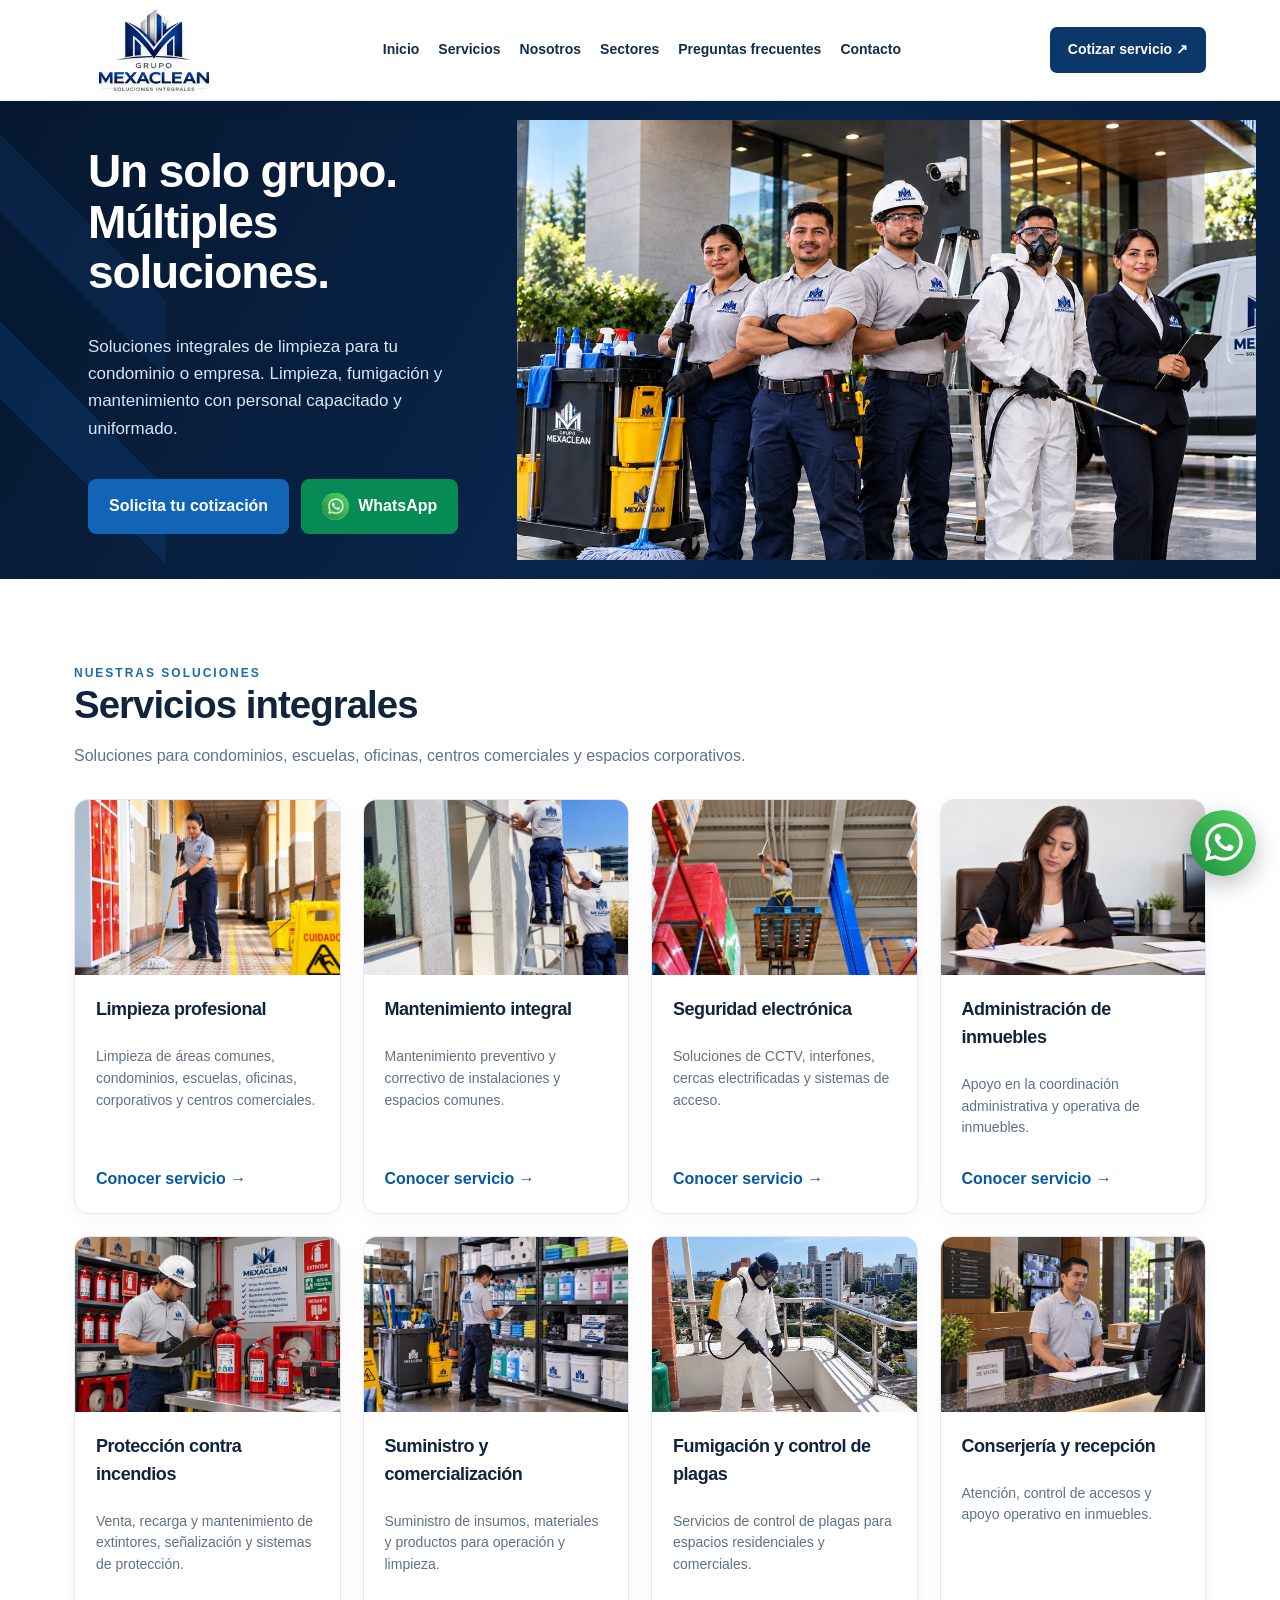
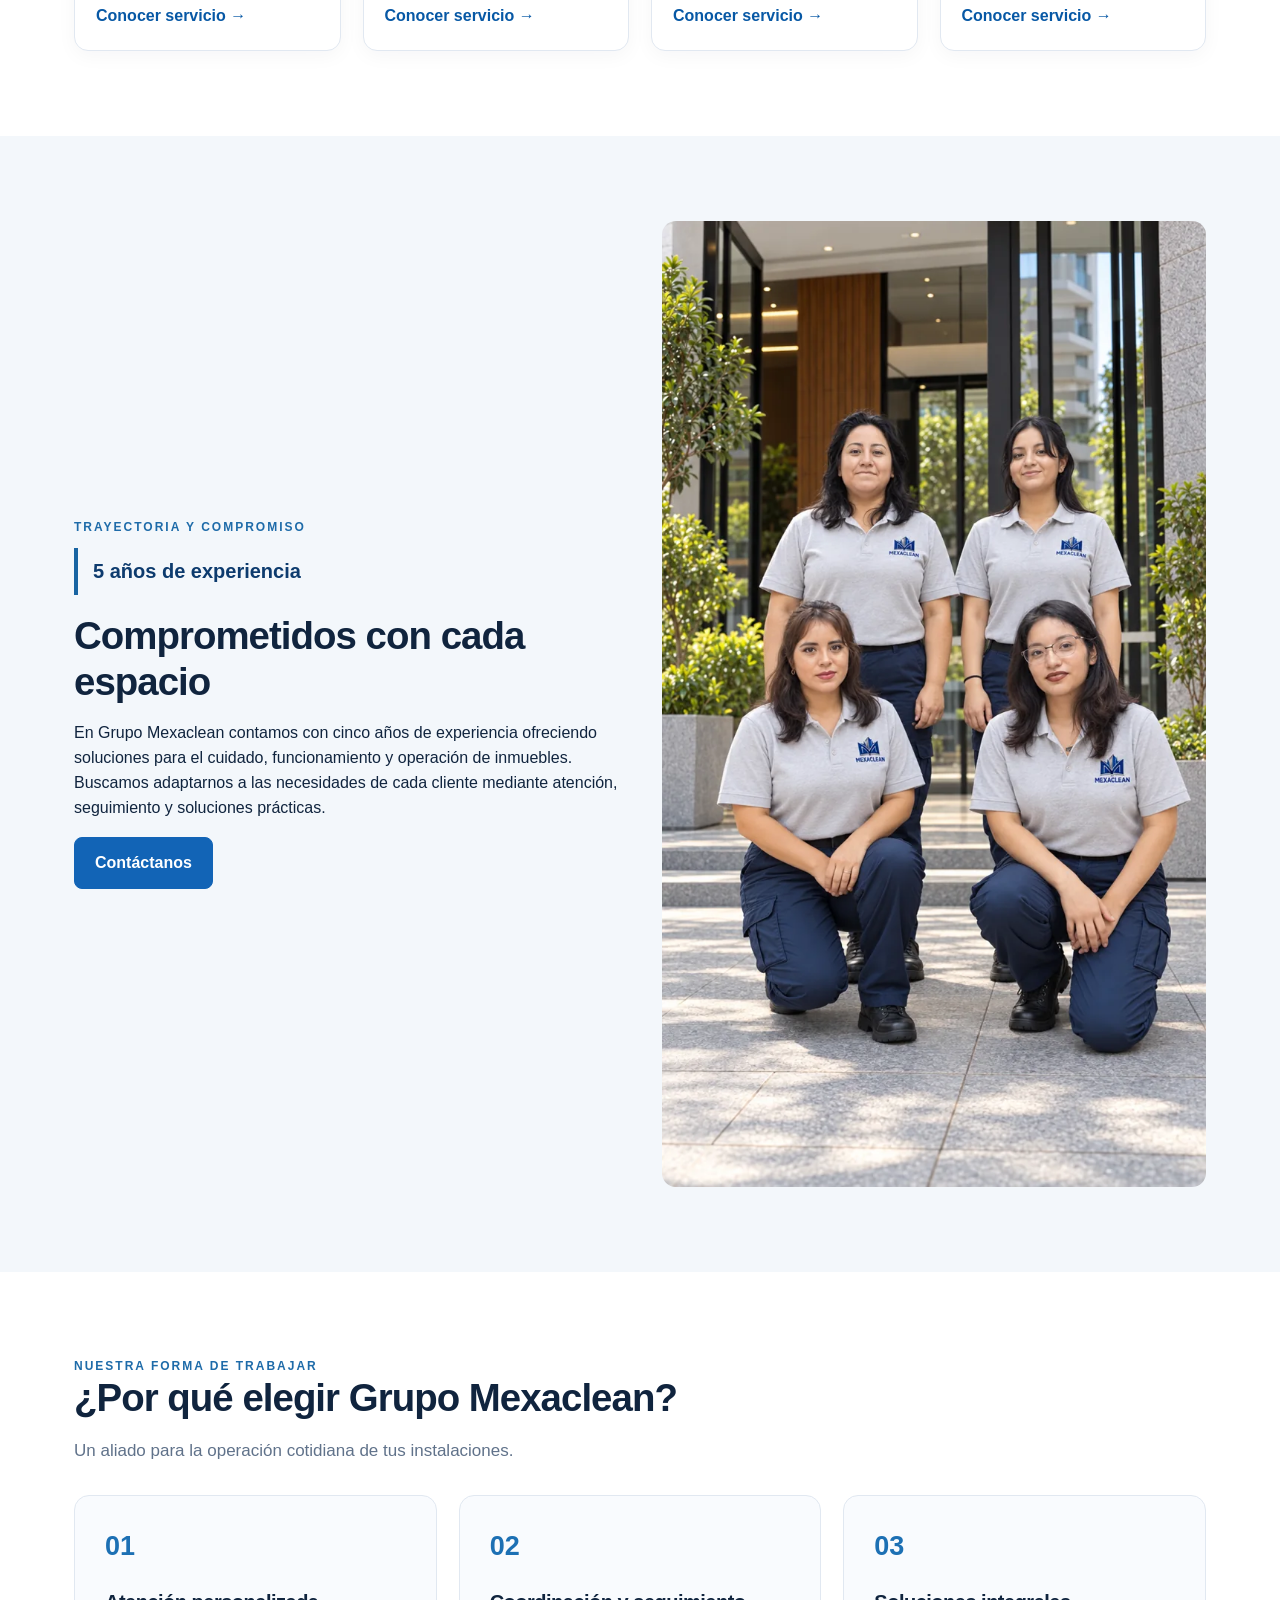
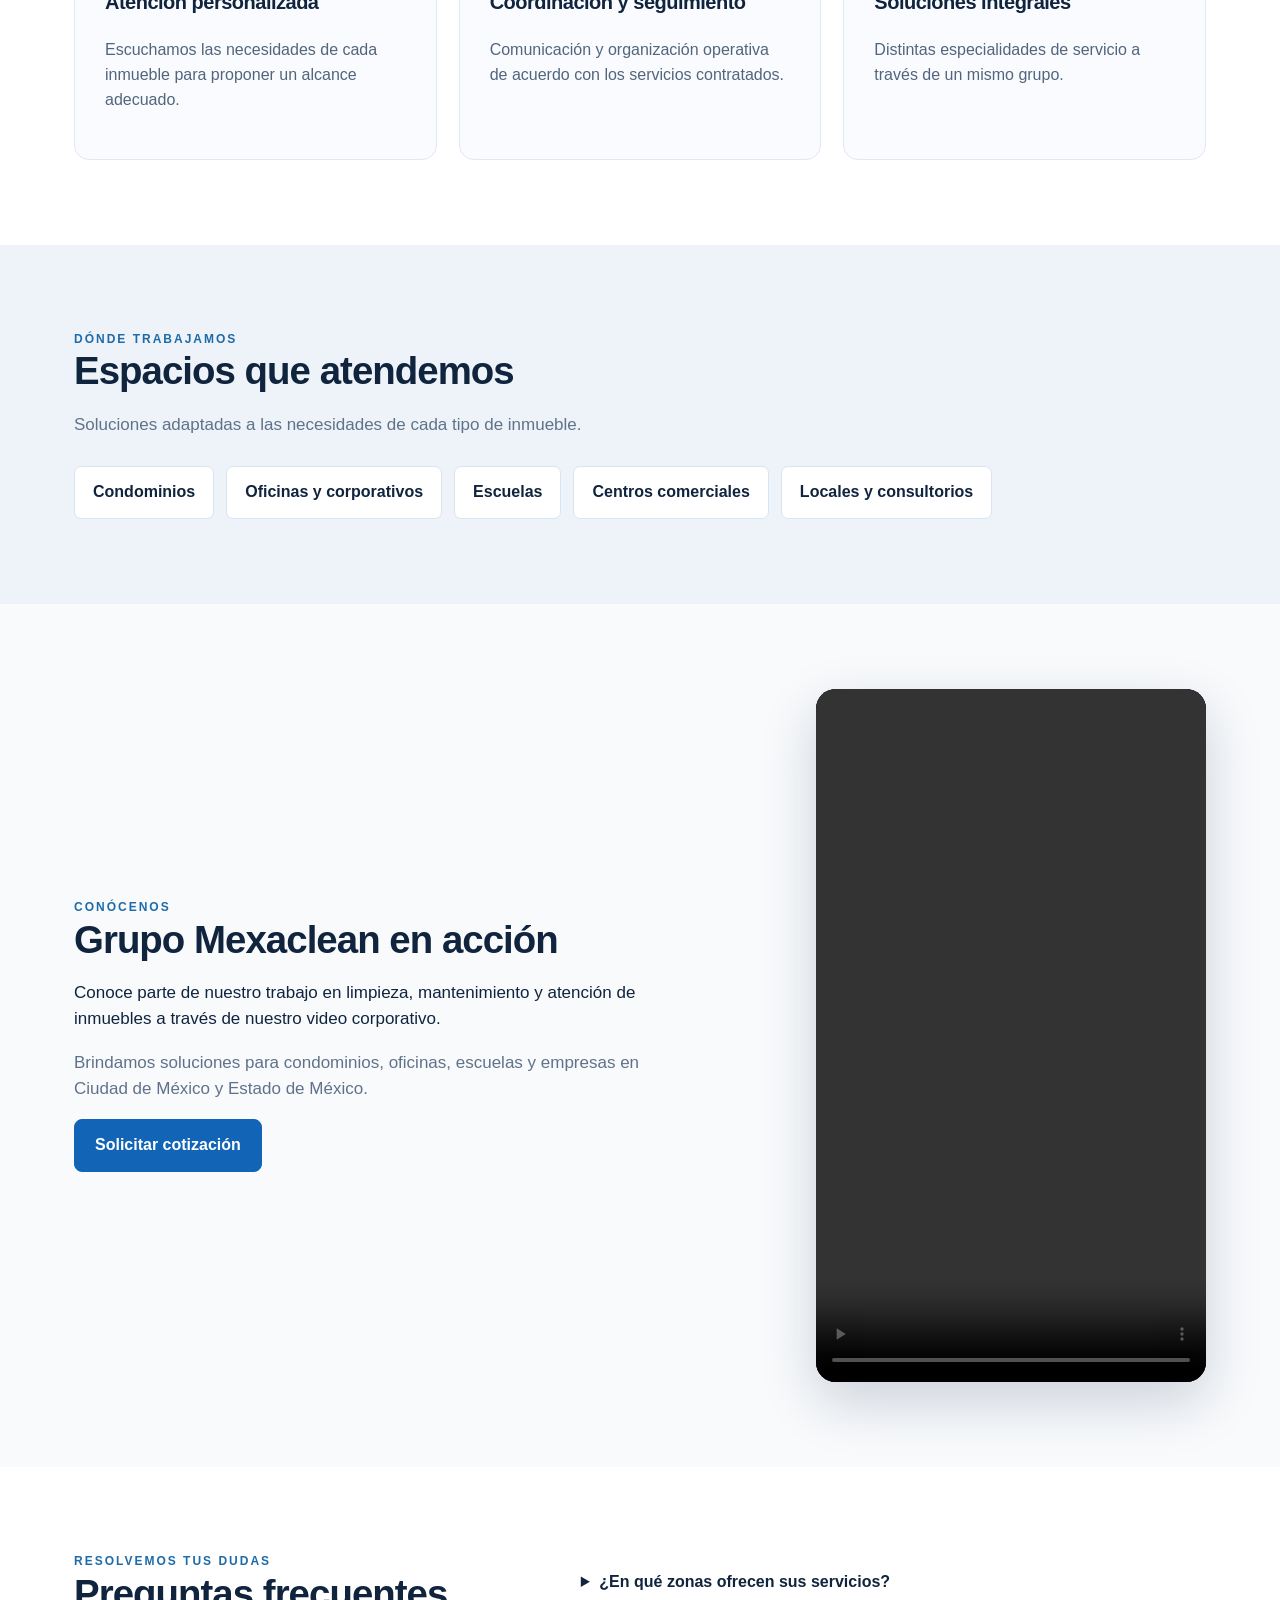
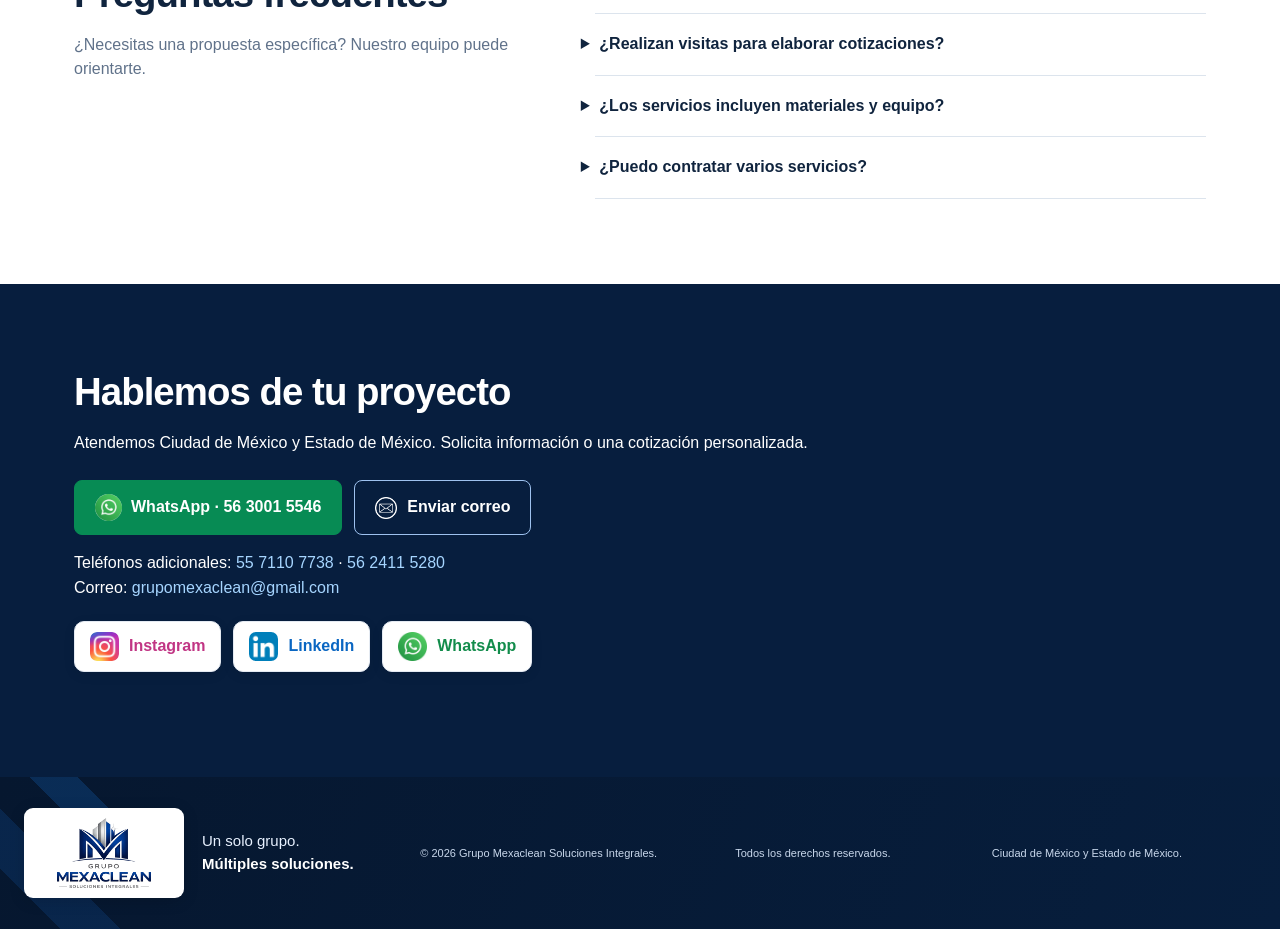
==== commit dd86966f: "Corrección de color del botón WhatsApp" ====
--- a/index.html
+++ b/index.html
@@ -1 +1 @@
-<!doctype html><html lang="es-MX"><head><meta charset="utf-8"><meta name="viewport" content="width=device-width,initial-scale=1"><meta name="description" content="Grupo Mexaclean: limpieza, mantenimiento, seguridad electrónica y servicios integrales en CDMX y Estado de México."><title>Inicio | Grupo Mexaclean</title><link rel="stylesheet" href="style.css"></head><body><header class="top"><div class="wrap nav"><a class="brand brand-logo" href="index.html" aria-label="Grupo Mexaclean — Inicio"><img src="assets/logo-recortado.png" alt="Grupo Mexaclean Soluciones Integrales"></a><nav class="links" aria-label="Navegación principal"><a href="index.html">Inicio</a><a href="index.html#servicios">Servicios</a><a href="index.html#nosotros">Nosotros</a><a href="index.html#sectores">Sectores</a><a href="index.html#preguntas">Preguntas frecuentes</a><a href="index.html#contacto">Contacto</a></nav><a class="nav-cta" href="https://wa.me/525630015546?text=Hola%2C%20quiero%20solicitar%20una%20cotizaci%C3%B3n%20a%20Grupo%20Mexaclean" target="_blank" rel="noopener">Cotizar servicio ↗</a></div></header><section class="hero"><div class="wrap hero-grid"><div class="hero-copy"><h1>Un solo grupo.<br>Múltiples soluciones.</h1><p>Soluciones integrales de limpieza para tu condominio o empresa. Limpieza, fumigación y mantenimiento con personal capacitado y uniformado.</p><div class="actions"><a class="btn" href="#contacto">Solicita tu cotización</a><a class="btn green" href="https://wa.me/525630015546?text=Hola%2C%20quiero%20cotizar%20un%20servicio"><img class="wa-cta-icon" src="assets/icono-whatsapp-botones.webp" alt="" aria-hidden="true" width="27" height="27"> WhatsApp</a></div></div><img src="assets/hero.webp" alt="Imagen corporativa ilustrativa del equipo de servicios de Grupo Mexaclean"></div></section><section class="section" id="servicios"><div class="wrap"><div class="eyebrow">Nuestras soluciones</div><h2>Servicios integrales</h2><p class="muted">Soluciones para condominios, escuelas, oficinas, centros comerciales y espacios corporativos.</p><div class="cards"><article class="card"><img loading="lazy" src="assets/limpieza.webp" alt="Limpieza profesional"><div class="inside"><h3>Limpieza profesional</h3><p>Limpieza de áreas comunes, condominios, escuelas, oficinas, corporativos y centros comerciales.</p><a href="limpieza.html">Conocer servicio →</a></div></article><article class="card"><img loading="lazy" src="assets/mantenimiento.webp" alt="Mantenimiento integral"><div class="inside"><h3>Mantenimiento integral</h3><p>Mantenimiento preventivo y correctivo de instalaciones y espacios comunes.</p><a href="mantenimiento.html">Conocer servicio →</a></div></article><article class="card"><img loading="lazy" src="assets/seguridad.webp" alt="Técnico instalando cámara de seguridad en un almacén"><div class="inside"><h3>Seguridad electrónica</h3><p>Soluciones de CCTV, interfones, cercas electrificadas y sistemas de acceso.</p><a href="seguridad.html">Conocer servicio →</a></div></article><article class="card"><img loading="lazy" src="assets/administracion.webp" alt="Profesional gestionando documentos administrativos en oficina"><div class="inside"><h3>Administración de inmuebles</h3><p>Apoyo en la coordinación administrativa y operativa de inmuebles.</p><a href="administracion.html">Conocer servicio →</a></div></article><article class="card"><img loading="lazy" src="assets/incendios.webp" alt="Protección contra incendios"><div class="inside"><h3>Protección contra incendios</h3><p>Venta, recarga y mantenimiento de extintores, señalización y sistemas de protección.</p><a href="incendios.html">Conocer servicio →</a></div></article><article class="card"><img loading="lazy" src="assets/suministros.webp" alt="Suministro y comercialización"><div class="inside"><h3>Suministro y comercialización</h3><p>Suministro de insumos, materiales y productos para operación y limpieza.</p><a href="suministros.html">Conocer servicio →</a></div></article><article class="card"><img loading="lazy" src="assets/fumigacion.webp" alt="Fumigación y control de plagas"><div class="inside"><h3>Fumigación y control de plagas</h3><p>Servicios de control de plagas para espacios residenciales y comerciales.</p><a href="fumigacion.html">Conocer servicio →</a></div></article><article class="card"><img loading="lazy" src="assets/conserjeria.webp" alt="Conserjería y recepción"><div class="inside"><h3>Conserjería y recepción</h3><p>Atención, control de accesos y apoyo operativo en inmuebles.</p><a href="conserjeria.html">Conocer servicio →</a></div></article></div></div></section><section class="section pale" id="nosotros"><div class="wrap split"><div><div class="eyebrow">Trayectoria y compromiso</div><div class="experience">5 años de experiencia</div><h2>Comprometidos con cada espacio</h2><p>En Grupo Mexaclean contamos con cinco años de experiencia ofreciendo soluciones para el cuidado, funcionamiento y operación de inmuebles. Buscamos adaptarnos a las necesidades de cada cliente mediante atención, seguimiento y soluciones prácticas.</p><a class="btn" href="#contacto">Contáctanos</a></div><img loading="lazy" src="assets/equipo.webp" alt="Equipo de Grupo Mexaclean"></div></section><section class="section trust" id="elegirnos"><div class="wrap"><div class="eyebrow">Nuestra forma de trabajar</div><h2>¿Por qué elegir Grupo Mexaclean?</h2><p class="muted lead">Un aliado para la operación cotidiana de tus instalaciones.</p><div class="trust-grid"><article><span class="trust-number">01</span><h3>Atención personalizada</h3><p>Escuchamos las necesidades de cada inmueble para proponer un alcance adecuado.</p></article><article><span class="trust-number">02</span><h3>Coordinación y seguimiento</h3><p>Comunicación y organización operativa de acuerdo con los servicios contratados.</p></article><article><span class="trust-number">03</span><h3>Soluciones integrales</h3><p>Distintas especialidades de servicio a través de un mismo grupo.</p></article></div></div></section><section class="section sectors" id="sectores"><div class="wrap"><div class="eyebrow">Dónde trabajamos</div><h2>Espacios que atendemos</h2><p class="muted lead">Soluciones adaptadas a las necesidades de cada tipo de inmueble.</p><div class="sector-list"><span>Condominios</span><span>Oficinas y corporativos</span><span>Escuelas</span><span>Centros comerciales</span><span>Locales y consultorios</span></div></div></section><section class="section video-section" id="video"><div class="wrap video-layout"><div class="video-copy"><div class="eyebrow">Conócenos</div><h2>Grupo Mexaclean en acción</h2><p>Conoce parte de nuestro trabajo en limpieza, mantenimiento y atención de inmuebles a través de nuestro video corporativo.</p><p class="muted">Brindamos soluciones para condominios, oficinas, escuelas y empresas en Ciudad de México y Estado de México.</p><a class="btn" href="https://wa.me/525630015546?text=Hola%2C%20quiero%20solicitar%20una%20cotizaci%C3%B3n%20a%20Grupo%20Mexaclean" target="_blank" rel="noopener">Solicitar cotización</a></div><div class="video-frame"><video class="video" controls preload="metadata" playsinline aria-label="Video corporativo vertical de Grupo Mexaclean"><source src="assets/video.mp4" type="video/mp4">Tu navegador no admite este video.</video></div></div></section><section class="section faq" id="preguntas"><div class="wrap faq-layout"><div><div class="eyebrow">Resolvemos tus dudas</div><h2>Preguntas frecuentes</h2><p class="muted">¿Necesitas una propuesta específica? Nuestro equipo puede orientarte.</p></div><div class="faq-items"><details><summary>¿En qué zonas ofrecen sus servicios?</summary><p>Atendemos Ciudad de México y Estado de México. La disponibilidad depende del tipo de servicio y ubicación.</p></details><details><summary>¿Realizan visitas para elaborar cotizaciones?</summary><p>Cuando las características del inmueble o del trabajo lo requieren, podemos coordinar una visita de reconocimiento.</p></details><details><summary>¿Los servicios incluyen materiales y equipo?</summary><p>Depende del servicio contratado. Los materiales, equipos y alcances se detallan en la propuesta.</p></details><details><summary>¿Puedo contratar varios servicios?</summary><p>Sí. Podemos preparar una propuesta que considere distintas necesidades de tu inmueble.</p></details></div></div></section><section class="contact section" id="contacto"><div class="wrap"><h2>Hablemos de tu proyecto</h2><p>Atendemos Ciudad de México y Estado de México. Solicita información o una cotización personalizada.</p><div class="actions"><a class="btn green" href="https://wa.me/525630015546?text=Hola%2C%20quiero%20una%20cotizaci%C3%B3n%20de%20Grupo%20Mexaclean"><img class="wa-cta-icon" src="assets/icono-whatsapp-botones.webp" alt="" aria-hidden="true" width="27" height="27"> WhatsApp · 56 3001 5546</a><a class="btn secondary email-cta" href="mailto:grupomexaclean@gmail.com"><img src="assets/icono-correo.png" alt="" aria-hidden="true" width="22" height="22"> Enviar correo</a></div><p>Teléfonos adicionales: <a href="tel:+525571107738">55 7110 7738</a> · <a href="tel:+525624115280">56 2411 5280</a><br>Correo: <a href="mailto:grupomexaclean@gmail.com">grupomexaclean@gmail.com</a></p><div class="social"><a class="social-ig" href="https://www.instagram.com/grupo.mexaclean/" target="_blank" rel="noopener"><img class="social-icon" src="assets/icono-instagram.webp" alt="" loading="lazy"/> <span>Instagram</span></a><a class="social-li" href="https://www.linkedin.com/company/106338395/" target="_blank" rel="noopener"><img class="social-icon" src="assets/icono-linkedin.webp" alt="" loading="lazy"/> <span>LinkedIn</span></a><a class="social-wa" href="https://wa.me/525630015546" target="_blank" rel="noopener"><img class="social-icon" src="assets/icono-whatsapp.webp" alt="" loading="lazy"/> <span>WhatsApp</span></a></div></div></section><footer class="foot"><div class="wrap footer-content"><div class="footer-brand"><div class="footer-logo-panel"><img src="assets/logo-recortado.png" alt="Grupo Mexaclean Soluciones Integrales" loading="lazy"></div><div class="footer-tagline">Un solo grupo.<br><strong>Múltiples soluciones.</strong></div></div><div class="footer-meta"><span>© 2026 Grupo Mexaclean Soluciones Integrales.</span><span>Todos los derechos reservados.</span><span>Ciudad de México y Estado de México.</span></div></div></footer><a class="whatsapp-float" href="https://wa.me/525630015546?text=Hola%2C%20quiero%20solicitar%20una%20cotizaci%C3%B3n%20a%20Grupo%20Mexaclean" target="_blank" rel="noopener noreferrer" aria-label="Cotizar por WhatsApp" title="Cotizar por WhatsApp"><img src="assets/whatsapp-boton.webp" alt="" aria-hidden="true" width="64" height="64"></a></body></html>+<!doctype html><html lang="es-MX"><head><meta charset="utf-8"><meta name="viewport" content="width=device-width,initial-scale=1"><meta name="description" content="Grupo Mexaclean ofrece servicios de limpieza, conserjería, mantenimiento y fumigación para condominios, oficinas y empresas en CDMX y Estado de México."><title>Grupo Mexaclean | Limpieza y Mantenimiento en CDMX</title><link rel="stylesheet" href="style.css"></head><body><header class="top"><div class="wrap nav"><a class="brand brand-logo" href="index.html" aria-label="Grupo Mexaclean — Inicio"><img src="assets/logo-recortado.png" alt="Grupo Mexaclean Soluciones Integrales"></a><nav class="links" aria-label="Navegación principal"><a href="index.html">Inicio</a><a href="index.html#servicios">Servicios</a><a href="index.html#nosotros">Nosotros</a><a href="index.html#sectores">Sectores</a><a href="index.html#preguntas">Preguntas frecuentes</a><a href="index.html#contacto">Contacto</a></nav><a class="nav-cta" href="https://wa.me/525630015546?text=Hola%2C%20quiero%20solicitar%20una%20cotizaci%C3%B3n%20a%20Grupo%20Mexaclean" target="_blank" rel="noopener">Cotizar servicio ↗</a></div></header><section class="hero"><div class="wrap hero-grid"><div class="hero-copy"><h1>Un solo grupo.<br>Múltiples soluciones.</h1><p>Soluciones integrales de limpieza para tu condominio o empresa. Limpieza, fumigación y mantenimiento con personal capacitado y uniformado.</p><div class="actions"><a class="btn" href="#contacto">Solicita tu cotización</a><a class="btn green" href="https://wa.me/525630015546?text=Hola%2C%20quiero%20cotizar%20un%20servicio"><img class="wa-cta-icon" src="assets/icono-whatsapp-botones.webp" alt="" aria-hidden="true" width="27" height="27"> WhatsApp</a></div></div><img src="assets/hero.webp" alt="Imagen corporativa ilustrativa del equipo de servicios de Grupo Mexaclean"></div></section><section class="section" id="servicios"><div class="wrap"><div class="eyebrow">Nuestras soluciones</div><h2>Servicios integrales</h2><p class="muted">Soluciones para condominios, escuelas, oficinas, centros comerciales y espacios corporativos.</p><div class="cards"><article class="card"><img loading="lazy" src="assets/limpieza.webp" alt="Limpieza profesional"><div class="inside"><h3>Limpieza profesional</h3><p>Limpieza de áreas comunes, condominios, escuelas, oficinas, corporativos y centros comerciales.</p><a href="limpieza.html">Conocer servicio →</a></div></article><article class="card"><img loading="lazy" src="assets/mantenimiento.webp" alt="Mantenimiento integral"><div class="inside"><h3>Mantenimiento integral</h3><p>Mantenimiento preventivo y correctivo de instalaciones y espacios comunes.</p><a href="mantenimiento.html">Conocer servicio →</a></div></article><article class="card"><img loading="lazy" src="assets/seguridad.webp" alt="Técnico instalando cámara de seguridad en un almacén"><div class="inside"><h3>Seguridad electrónica</h3><p>Soluciones de CCTV, interfones, cercas electrificadas y sistemas de acceso.</p><a href="seguridad.html">Conocer servicio →</a></div></article><article class="card"><img loading="lazy" src="assets/administracion.webp" alt="Profesional gestionando documentos administrativos en oficina"><div class="inside"><h3>Administración de inmuebles</h3><p>Apoyo en la coordinación administrativa y operativa de inmuebles.</p><a href="administracion.html">Conocer servicio →</a></div></article><article class="card"><img loading="lazy" src="assets/incendios.webp" alt="Protección contra incendios"><div class="inside"><h3>Protección contra incendios</h3><p>Venta, recarga y mantenimiento de extintores, señalización y sistemas de protección.</p><a href="incendios.html">Conocer servicio →</a></div></article><article class="card"><img loading="lazy" src="assets/suministros.webp" alt="Suministro y comercialización"><div class="inside"><h3>Suministro y comercialización</h3><p>Suministro de insumos, materiales y productos para operación y limpieza.</p><a href="suministros.html">Conocer servicio →</a></div></article><article class="card"><img loading="lazy" src="assets/fumigacion.webp" alt="Fumigación y control de plagas"><div class="inside"><h3>Fumigación y control de plagas</h3><p>Servicios de control de plagas para espacios residenciales y comerciales.</p><a href="fumigacion.html">Conocer servicio →</a></div></article><article class="card"><img loading="lazy" src="assets/conserjeria.webp" alt="Conserjería y recepción"><div class="inside"><h3>Conserjería y recepción</h3><p>Atención, control de accesos y apoyo operativo en inmuebles.</p><a href="conserjeria.html">Conocer servicio →</a></div></article></div></div></section><section class="section pale" id="nosotros"><div class="wrap split"><div><div class="eyebrow">Trayectoria y compromiso</div><div class="experience">5 años de experiencia</div><h2>Comprometidos con cada espacio</h2><p>En Grupo Mexaclean contamos con cinco años de experiencia ofreciendo soluciones para el cuidado, funcionamiento y operación de inmuebles. Buscamos adaptarnos a las necesidades de cada cliente mediante atención, seguimiento y soluciones prácticas.</p><a class="btn" href="#contacto">Contáctanos</a></div><img loading="lazy" src="assets/equipo.webp" alt="Equipo de Grupo Mexaclean"></div></section><section class="section trust" id="elegirnos"><div class="wrap"><div class="eyebrow">Nuestra forma de trabajar</div><h2>¿Por qué elegir Grupo Mexaclean?</h2><p class="muted lead">Un aliado para la operación cotidiana de tus instalaciones.</p><div class="trust-grid"><article><span class="trust-number">01</span><h3>Atención personalizada</h3><p>Escuchamos las necesidades de cada inmueble para proponer un alcance adecuado.</p></article><article><span class="trust-number">02</span><h3>Coordinación y seguimiento</h3><p>Comunicación y organización operativa de acuerdo con los servicios contratados.</p></article><article><span class="trust-number">03</span><h3>Soluciones integrales</h3><p>Distintas especialidades de servicio a través de un mismo grupo.</p></article></div></div></section><section class="section sectors" id="sectores"><div class="wrap"><div class="eyebrow">Dónde trabajamos</div><h2>Espacios que atendemos</h2><p class="muted lead">Soluciones adaptadas a las necesidades de cada tipo de inmueble.</p><div class="sector-list"><span>Condominios</span><span>Oficinas y corporativos</span><span>Escuelas</span><span>Centros comerciales</span><span>Locales y consultorios</span></div></div></section><section class="section video-section" id="video"><div class="wrap video-layout"><div class="video-copy"><div class="eyebrow">Conócenos</div><h2>Grupo Mexaclean en acción</h2><p>Conoce parte de nuestro trabajo en limpieza, mantenimiento y atención de inmuebles a través de nuestro video corporativo.</p><p class="muted">Brindamos soluciones para condominios, oficinas, escuelas y empresas en Ciudad de México y Estado de México.</p><a class="btn" href="https://wa.me/525630015546?text=Hola%2C%20quiero%20solicitar%20una%20cotizaci%C3%B3n%20a%20Grupo%20Mexaclean" target="_blank" rel="noopener">Solicitar cotización</a></div><div class="video-frame"><video class="video" controls preload="metadata" playsinline aria-label="Video corporativo vertical de Grupo Mexaclean"><source src="assets/video.mp4" type="video/mp4">Tu navegador no admite este video.</video></div></div></section><section class="section faq" id="preguntas"><div class="wrap faq-layout"><div><div class="eyebrow">Resolvemos tus dudas</div><h2>Preguntas frecuentes</h2><p class="muted">¿Necesitas una propuesta específica? Nuestro equipo puede orientarte.</p></div><div class="faq-items"><details><summary>¿En qué zonas ofrecen sus servicios?</summary><p>Atendemos Ciudad de México y Estado de México. La disponibilidad depende del tipo de servicio y ubicación.</p></details><details><summary>¿Realizan visitas para elaborar cotizaciones?</summary><p>Cuando las características del inmueble o del trabajo lo requieren, podemos coordinar una visita de reconocimiento.</p></details><details><summary>¿Los servicios incluyen materiales y equipo?</summary><p>Depende del servicio contratado. Los materiales, equipos y alcances se detallan en la propuesta.</p></details><details><summary>¿Puedo contratar varios servicios?</summary><p>Sí. Podemos preparar una propuesta que considere distintas necesidades de tu inmueble.</p></details></div></div></section><style>#contacto .actions .btn.green{color:#fff !important}</style><section class="contact section" id="contacto"><div class="wrap"><h2>Hablemos de tu proyecto</h2><p>Atendemos Ciudad de México y Estado de México. Solicita información o una cotización personalizada.</p><div class="actions"><a class="btn green" href="https://wa.me/525630015546?text=Hola%2C%20quiero%20una%20cotizaci%C3%B3n%20de%20Grupo%20Mexaclean"><img class="wa-cta-icon" src="assets/icono-whatsapp-botones.webp" alt="" aria-hidden="true" width="27" height="27"> WhatsApp · 56 3001 5546</a><a class="btn secondary email-cta" href="mailto:grupomexaclean@gmail.com"><img src="assets/icono-correo.png" alt="" aria-hidden="true" width="22" height="22"> Enviar correo</a></div><p>Teléfonos adicionales: <a href="tel:+525571107738">55 7110 7738</a> · <a href="tel:+525624115280">56 2411 5280</a><br>Correo: <a href="mailto:grupomexaclean@gmail.com">grupomexaclean@gmail.com</a></p><div class="social"><a class="social-ig" href="https://www.instagram.com/grupo.mexaclean/" target="_blank" rel="noopener"><img class="social-icon" src="assets/icono-instagram.webp" alt="" loading="lazy"/> <span>Instagram</span></a><a class="social-li" href="https://www.linkedin.com/company/106338395/" target="_blank" rel="noopener"><img class="social-icon" src="assets/icono-linkedin.webp" alt="" loading="lazy"/> <span>LinkedIn</span></a><a class="social-wa" href="https://wa.me/525630015546" target="_blank" rel="noopener"><img class="social-icon" src="assets/icono-whatsapp.webp" alt="" loading="lazy"/> <span>WhatsApp</span></a></div></div></section><footer class="foot"><div class="wrap footer-content"><div class="footer-brand"><div class="footer-logo-panel"><img src="assets/logo-recortado.png" alt="Grupo Mexaclean Soluciones Integrales" loading="lazy"></div><div class="footer-tagline">Un solo grupo.<br><strong>Múltiples soluciones.</strong></div></div><div class="footer-meta"><span>© 2026 Grupo Mexaclean Soluciones Integrales.</span><span>Todos los derechos reservados.</span><span>Ciudad de México y Estado de México.</span></div></div></footer><a class="whatsapp-float" href="https://wa.me/525630015546?text=Hola%2C%20quiero%20solicitar%20una%20cotizaci%C3%B3n%20a%20Grupo%20Mexaclean" target="_blank" rel="noopener noreferrer" aria-label="Cotizar por WhatsApp" title="Cotizar por WhatsApp"><img src="assets/whatsapp-boton.webp" alt="" aria-hidden="true" width="64" height="64"></a></body></html>
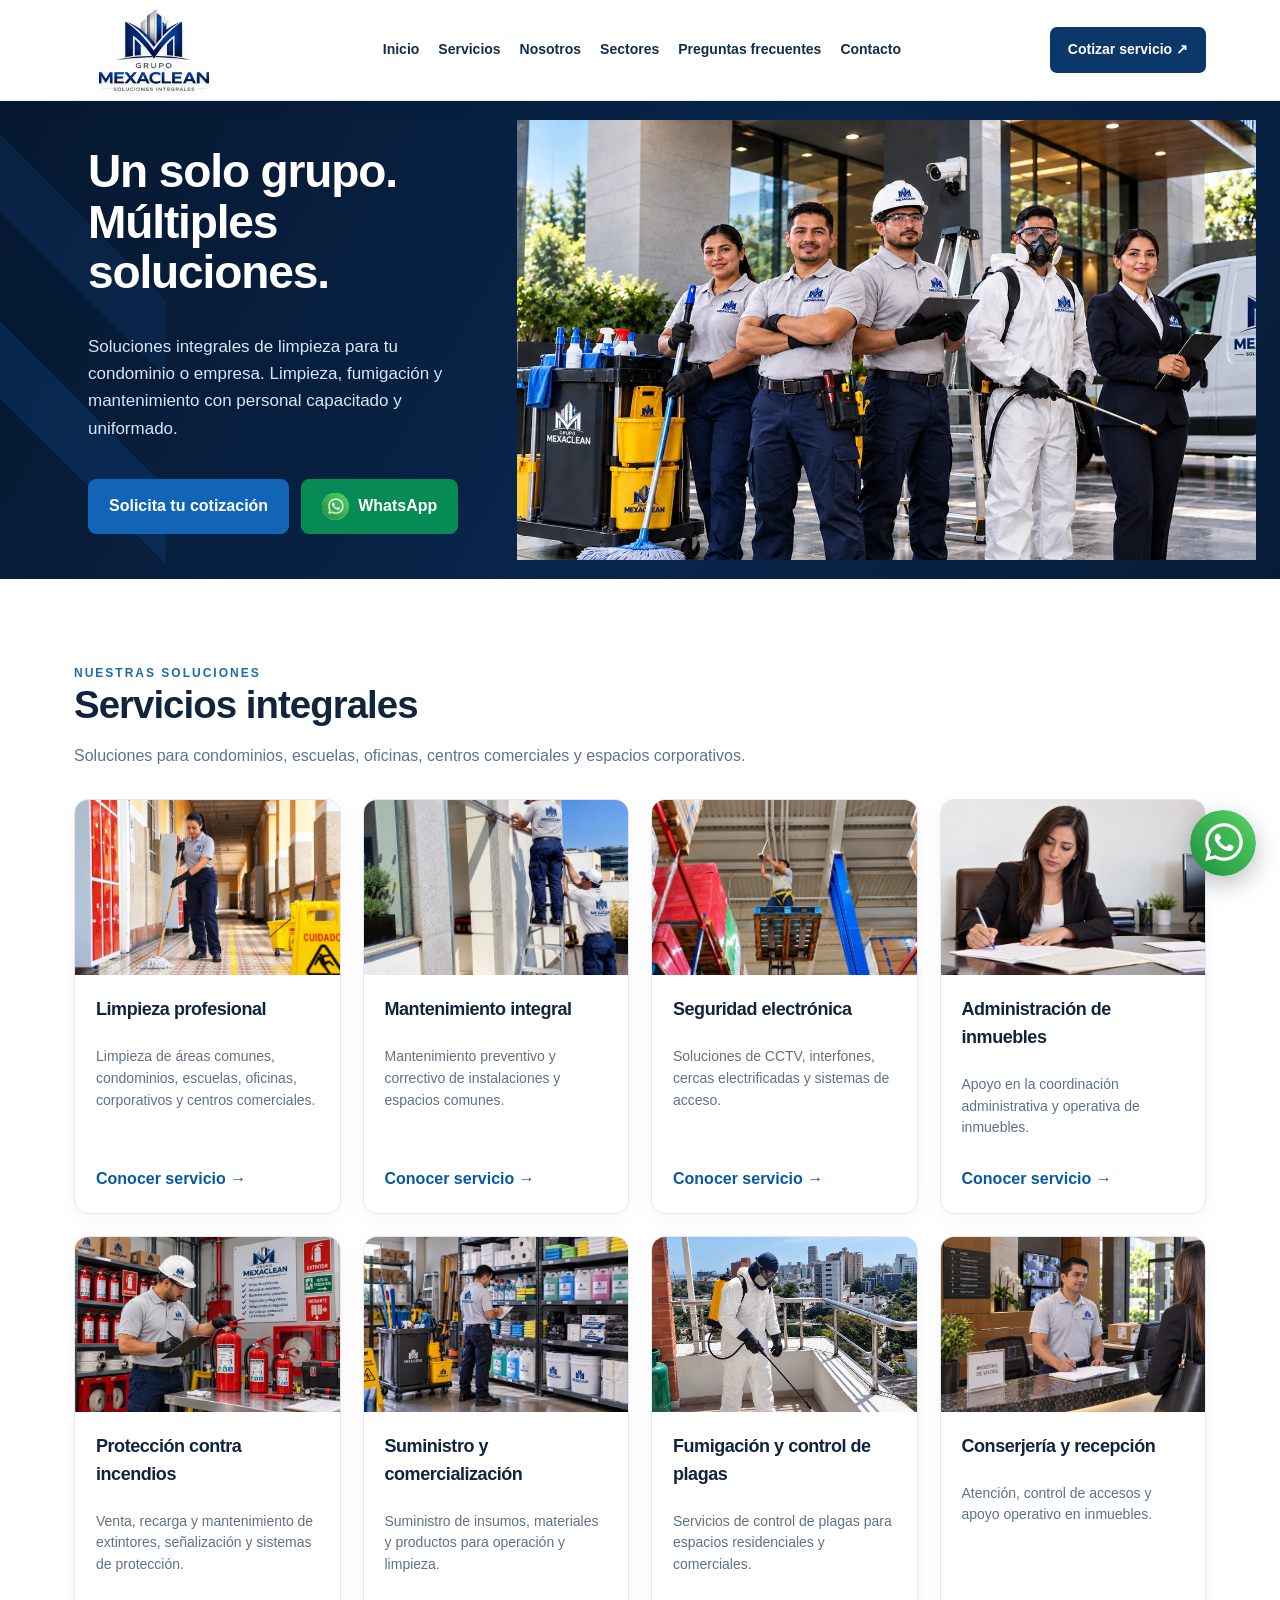
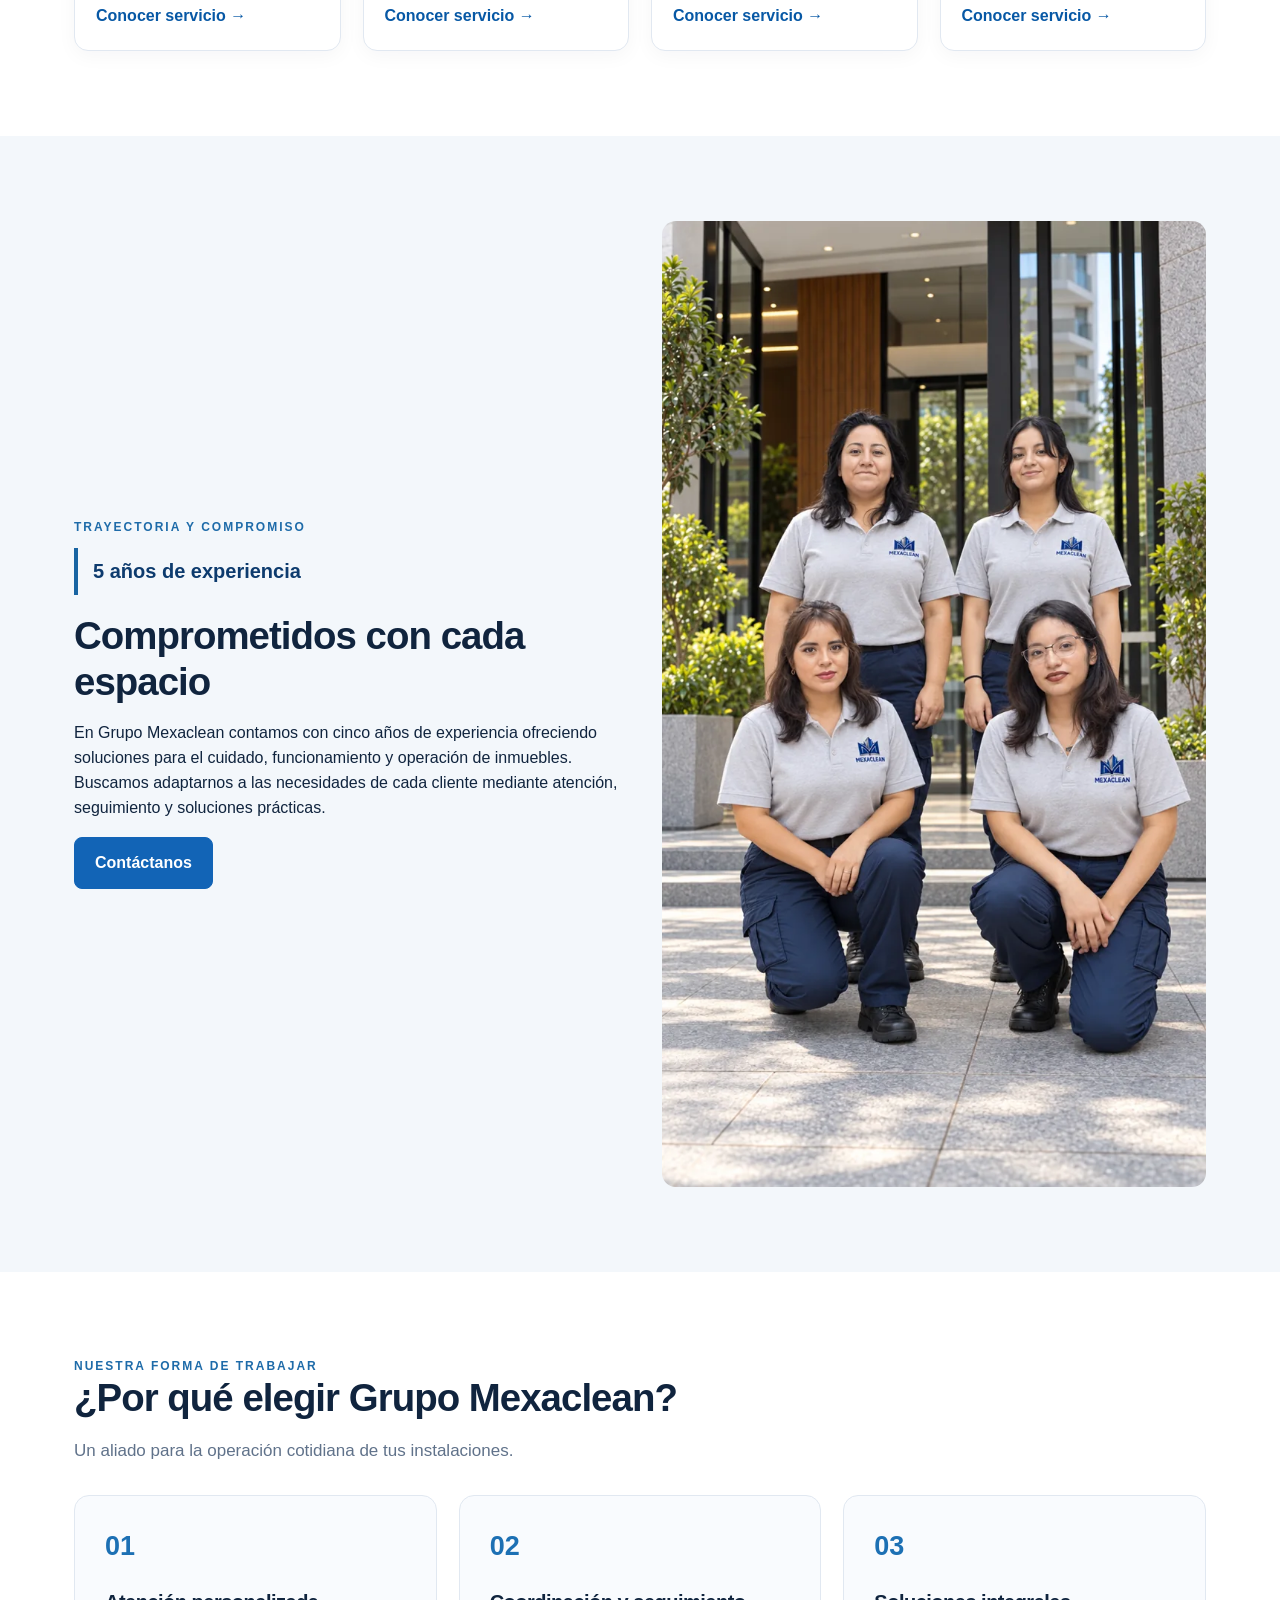
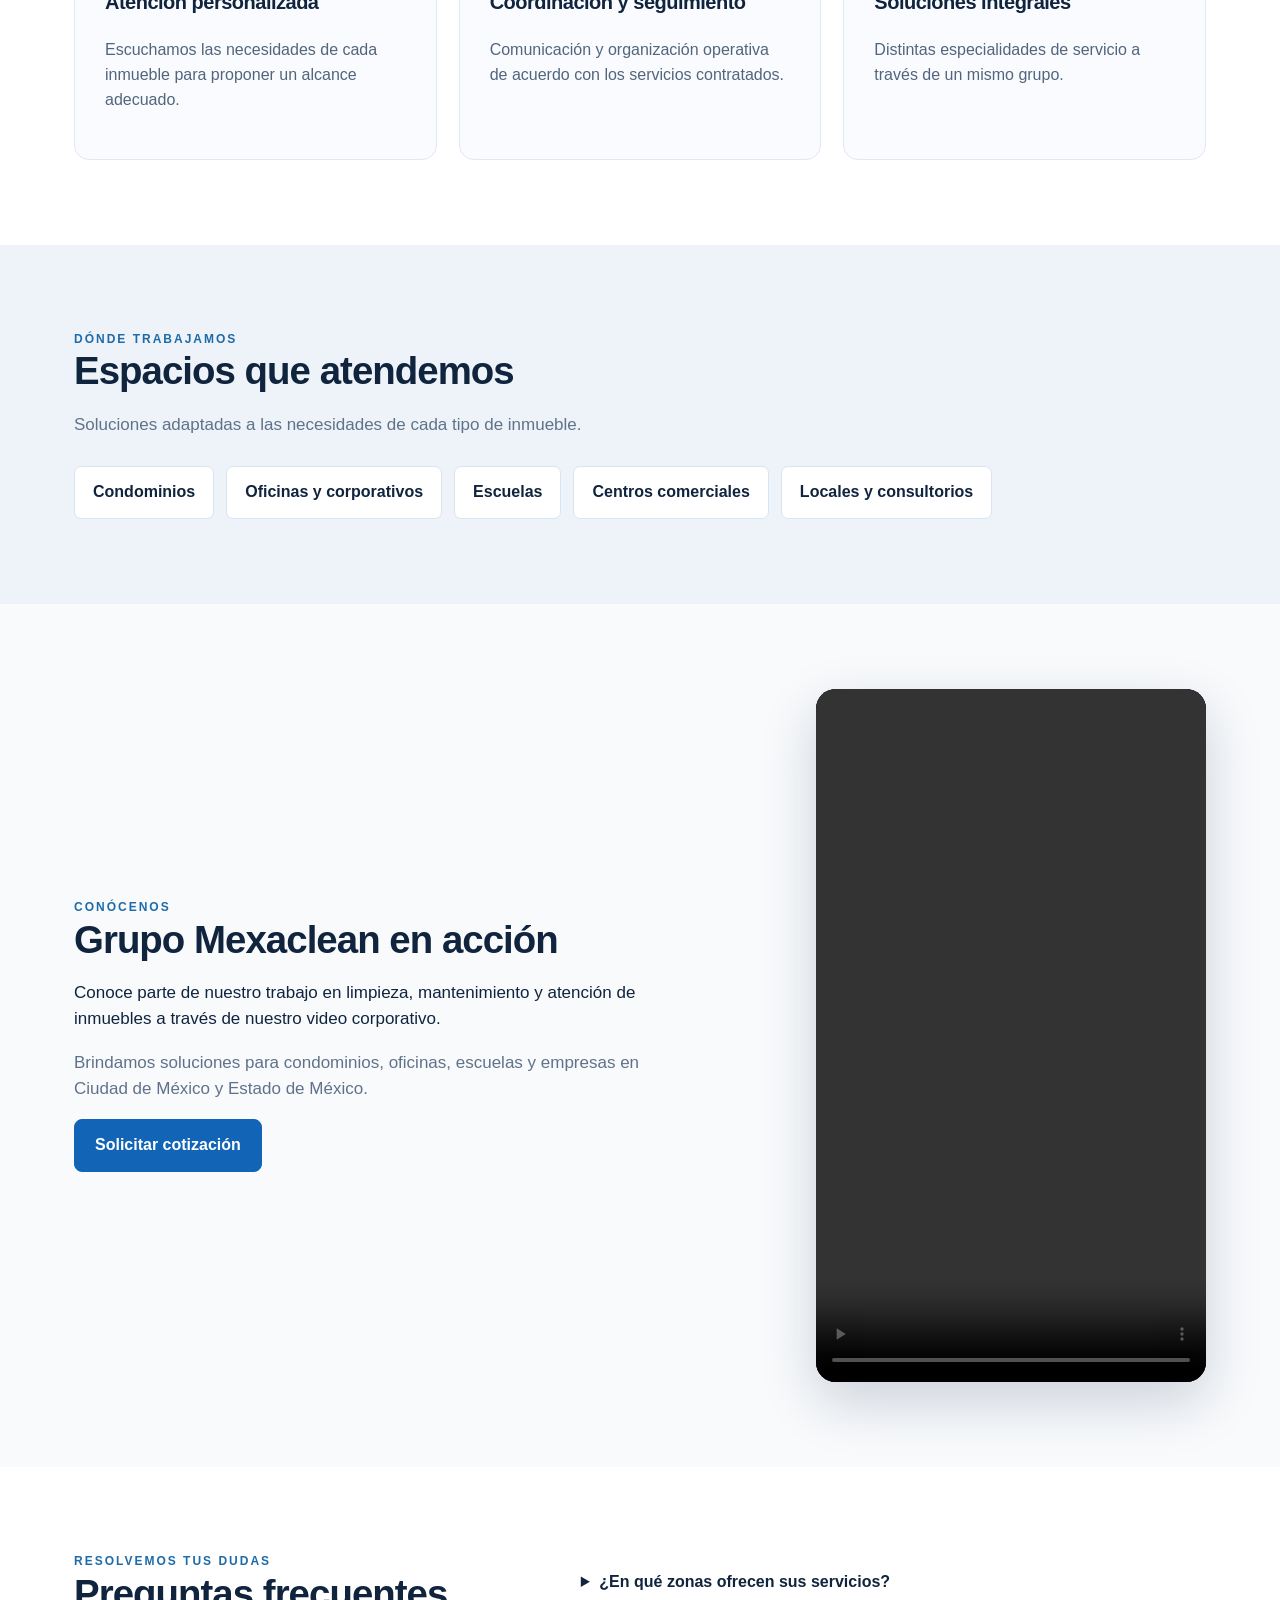
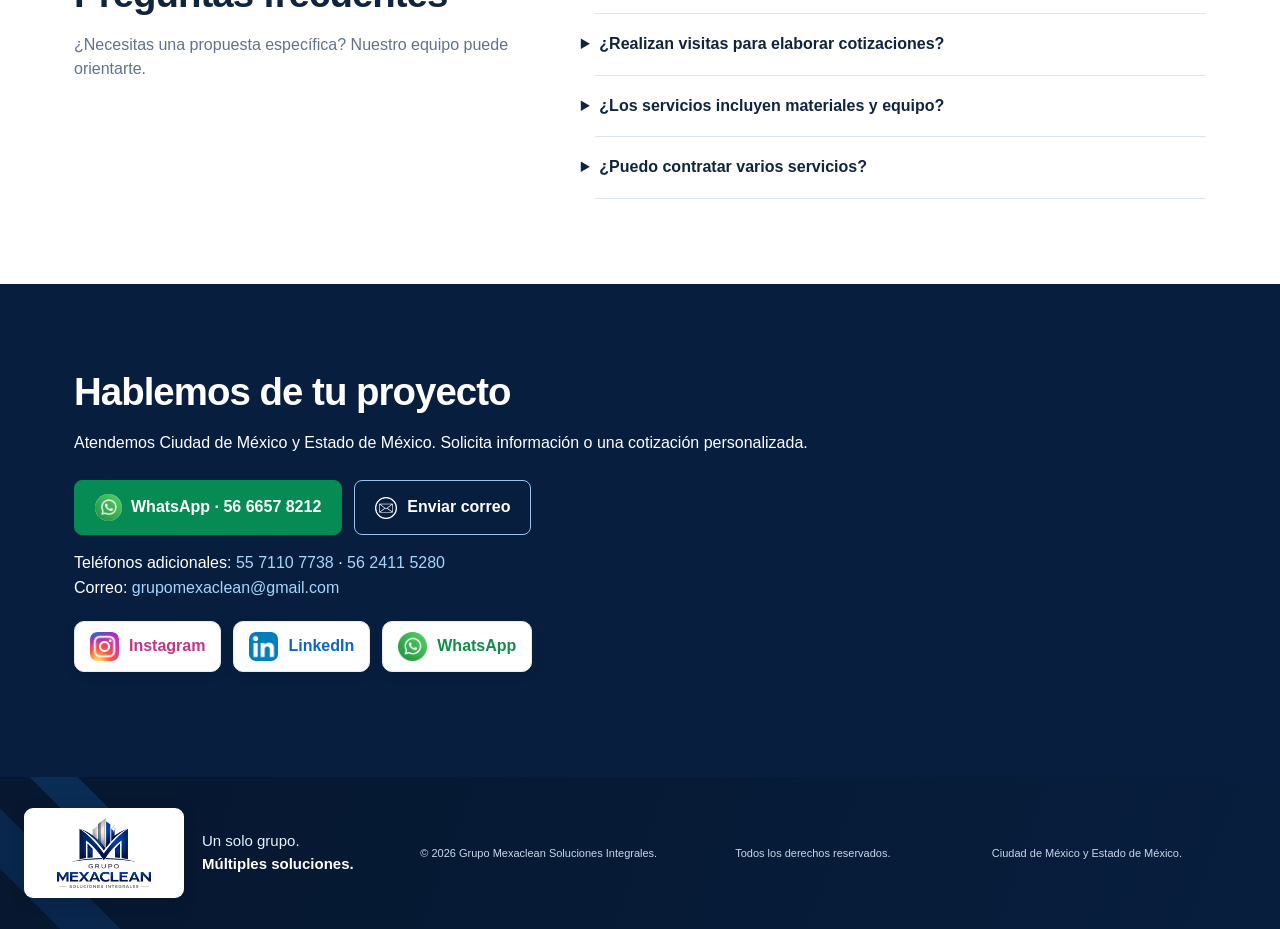
==== commit c5ef1d72: "Actualiza WhatsApp y página de Limpieza." ====
--- a/index.html
+++ b/index.html
@@ -1 +1 @@
-<!doctype html><html lang="es-MX"><head><meta charset="utf-8"><meta name="viewport" content="width=device-width,initial-scale=1"><meta name="description" content="Grupo Mexaclean ofrece servicios de limpieza, conserjería, mantenimiento y fumigación para condominios, oficinas y empresas en CDMX y Estado de México."><title>Grupo Mexaclean | Limpieza y Mantenimiento en CDMX</title><link rel="stylesheet" href="style.css"></head><body><header class="top"><div class="wrap nav"><a class="brand brand-logo" href="index.html" aria-label="Grupo Mexaclean — Inicio"><img src="assets/logo-recortado.png" alt="Grupo Mexaclean Soluciones Integrales"></a><nav class="links" aria-label="Navegación principal"><a href="index.html">Inicio</a><a href="index.html#servicios">Servicios</a><a href="index.html#nosotros">Nosotros</a><a href="index.html#sectores">Sectores</a><a href="index.html#preguntas">Preguntas frecuentes</a><a href="index.html#contacto">Contacto</a></nav><a class="nav-cta" href="https://wa.me/525630015546?text=Hola%2C%20quiero%20solicitar%20una%20cotizaci%C3%B3n%20a%20Grupo%20Mexaclean" target="_blank" rel="noopener">Cotizar servicio ↗</a></div></header><section class="hero"><div class="wrap hero-grid"><div class="hero-copy"><h1>Un solo grupo.<br>Múltiples soluciones.</h1><p>Soluciones integrales de limpieza para tu condominio o empresa. Limpieza, fumigación y mantenimiento con personal capacitado y uniformado.</p><div class="actions"><a class="btn" href="#contacto">Solicita tu cotización</a><a class="btn green" href="https://wa.me/525630015546?text=Hola%2C%20quiero%20cotizar%20un%20servicio"><img class="wa-cta-icon" src="assets/icono-whatsapp-botones.webp" alt="" aria-hidden="true" width="27" height="27"> WhatsApp</a></div></div><img src="assets/hero.webp" alt="Imagen corporativa ilustrativa del equipo de servicios de Grupo Mexaclean"></div></section><section class="section" id="servicios"><div class="wrap"><div class="eyebrow">Nuestras soluciones</div><h2>Servicios integrales</h2><p class="muted">Soluciones para condominios, escuelas, oficinas, centros comerciales y espacios corporativos.</p><div class="cards"><article class="card"><img loading="lazy" src="assets/limpieza.webp" alt="Limpieza profesional"><div class="inside"><h3>Limpieza profesional</h3><p>Limpieza de áreas comunes, condominios, escuelas, oficinas, corporativos y centros comerciales.</p><a href="limpieza.html">Conocer servicio →</a></div></article><article class="card"><img loading="lazy" src="assets/mantenimiento.webp" alt="Mantenimiento integral"><div class="inside"><h3>Mantenimiento integral</h3><p>Mantenimiento preventivo y correctivo de instalaciones y espacios comunes.</p><a href="mantenimiento.html">Conocer servicio →</a></div></article><article class="card"><img loading="lazy" src="assets/seguridad.webp" alt="Técnico instalando cámara de seguridad en un almacén"><div class="inside"><h3>Seguridad electrónica</h3><p>Soluciones de CCTV, interfones, cercas electrificadas y sistemas de acceso.</p><a href="seguridad.html">Conocer servicio →</a></div></article><article class="card"><img loading="lazy" src="assets/administracion.webp" alt="Profesional gestionando documentos administrativos en oficina"><div class="inside"><h3>Administración de inmuebles</h3><p>Apoyo en la coordinación administrativa y operativa de inmuebles.</p><a href="administracion.html">Conocer servicio →</a></div></article><article class="card"><img loading="lazy" src="assets/incendios.webp" alt="Protección contra incendios"><div class="inside"><h3>Protección contra incendios</h3><p>Venta, recarga y mantenimiento de extintores, señalización y sistemas de protección.</p><a href="incendios.html">Conocer servicio →</a></div></article><article class="card"><img loading="lazy" src="assets/suministros.webp" alt="Suministro y comercialización"><div class="inside"><h3>Suministro y comercialización</h3><p>Suministro de insumos, materiales y productos para operación y limpieza.</p><a href="suministros.html">Conocer servicio →</a></div></article><article class="card"><img loading="lazy" src="assets/fumigacion.webp" alt="Fumigación y control de plagas"><div class="inside"><h3>Fumigación y control de plagas</h3><p>Servicios de control de plagas para espacios residenciales y comerciales.</p><a href="fumigacion.html">Conocer servicio →</a></div></article><article class="card"><img loading="lazy" src="assets/conserjeria.webp" alt="Conserjería y recepción"><div class="inside"><h3>Conserjería y recepción</h3><p>Atención, control de accesos y apoyo operativo en inmuebles.</p><a href="conserjeria.html">Conocer servicio →</a></div></article></div></div></section><section class="section pale" id="nosotros"><div class="wrap split"><div><div class="eyebrow">Trayectoria y compromiso</div><div class="experience">5 años de experiencia</div><h2>Comprometidos con cada espacio</h2><p>En Grupo Mexaclean contamos con cinco años de experiencia ofreciendo soluciones para el cuidado, funcionamiento y operación de inmuebles. Buscamos adaptarnos a las necesidades de cada cliente mediante atención, seguimiento y soluciones prácticas.</p><a class="btn" href="#contacto">Contáctanos</a></div><img loading="lazy" src="assets/equipo.webp" alt="Equipo de Grupo Mexaclean"></div></section><section class="section trust" id="elegirnos"><div class="wrap"><div class="eyebrow">Nuestra forma de trabajar</div><h2>¿Por qué elegir Grupo Mexaclean?</h2><p class="muted lead">Un aliado para la operación cotidiana de tus instalaciones.</p><div class="trust-grid"><article><span class="trust-number">01</span><h3>Atención personalizada</h3><p>Escuchamos las necesidades de cada inmueble para proponer un alcance adecuado.</p></article><article><span class="trust-number">02</span><h3>Coordinación y seguimiento</h3><p>Comunicación y organización operativa de acuerdo con los servicios contratados.</p></article><article><span class="trust-number">03</span><h3>Soluciones integrales</h3><p>Distintas especialidades de servicio a través de un mismo grupo.</p></article></div></div></section><section class="section sectors" id="sectores"><div class="wrap"><div class="eyebrow">Dónde trabajamos</div><h2>Espacios que atendemos</h2><p class="muted lead">Soluciones adaptadas a las necesidades de cada tipo de inmueble.</p><div class="sector-list"><span>Condominios</span><span>Oficinas y corporativos</span><span>Escuelas</span><span>Centros comerciales</span><span>Locales y consultorios</span></div></div></section><section class="section video-section" id="video"><div class="wrap video-layout"><div class="video-copy"><div class="eyebrow">Conócenos</div><h2>Grupo Mexaclean en acción</h2><p>Conoce parte de nuestro trabajo en limpieza, mantenimiento y atención de inmuebles a través de nuestro video corporativo.</p><p class="muted">Brindamos soluciones para condominios, oficinas, escuelas y empresas en Ciudad de México y Estado de México.</p><a class="btn" href="https://wa.me/525630015546?text=Hola%2C%20quiero%20solicitar%20una%20cotizaci%C3%B3n%20a%20Grupo%20Mexaclean" target="_blank" rel="noopener">Solicitar cotización</a></div><div class="video-frame"><video class="video" controls preload="metadata" playsinline aria-label="Video corporativo vertical de Grupo Mexaclean"><source src="assets/video.mp4" type="video/mp4">Tu navegador no admite este video.</video></div></div></section><section class="section faq" id="preguntas"><div class="wrap faq-layout"><div><div class="eyebrow">Resolvemos tus dudas</div><h2>Preguntas frecuentes</h2><p class="muted">¿Necesitas una propuesta específica? Nuestro equipo puede orientarte.</p></div><div class="faq-items"><details><summary>¿En qué zonas ofrecen sus servicios?</summary><p>Atendemos Ciudad de México y Estado de México. La disponibilidad depende del tipo de servicio y ubicación.</p></details><details><summary>¿Realizan visitas para elaborar cotizaciones?</summary><p>Cuando las características del inmueble o del trabajo lo requieren, podemos coordinar una visita de reconocimiento.</p></details><details><summary>¿Los servicios incluyen materiales y equipo?</summary><p>Depende del servicio contratado. Los materiales, equipos y alcances se detallan en la propuesta.</p></details><details><summary>¿Puedo contratar varios servicios?</summary><p>Sí. Podemos preparar una propuesta que considere distintas necesidades de tu inmueble.</p></details></div></div></section><style>#contacto .actions .btn.green{color:#fff !important}</style><section class="contact section" id="contacto"><div class="wrap"><h2>Hablemos de tu proyecto</h2><p>Atendemos Ciudad de México y Estado de México. Solicita información o una cotización personalizada.</p><div class="actions"><a class="btn green" href="https://wa.me/525630015546?text=Hola%2C%20quiero%20una%20cotizaci%C3%B3n%20de%20Grupo%20Mexaclean"><img class="wa-cta-icon" src="assets/icono-whatsapp-botones.webp" alt="" aria-hidden="true" width="27" height="27"> WhatsApp · 56 3001 5546</a><a class="btn secondary email-cta" href="mailto:grupomexaclean@gmail.com"><img src="assets/icono-correo.png" alt="" aria-hidden="true" width="22" height="22"> Enviar correo</a></div><p>Teléfonos adicionales: <a href="tel:+525571107738">55 7110 7738</a> · <a href="tel:+525624115280">56 2411 5280</a><br>Correo: <a href="mailto:grupomexaclean@gmail.com">grupomexaclean@gmail.com</a></p><div class="social"><a class="social-ig" href="https://www.instagram.com/grupo.mexaclean/" target="_blank" rel="noopener"><img class="social-icon" src="assets/icono-instagram.webp" alt="" loading="lazy"/> <span>Instagram</span></a><a class="social-li" href="https://www.linkedin.com/company/106338395/" target="_blank" rel="noopener"><img class="social-icon" src="assets/icono-linkedin.webp" alt="" loading="lazy"/> <span>LinkedIn</span></a><a class="social-wa" href="https://wa.me/525630015546" target="_blank" rel="noopener"><img class="social-icon" src="assets/icono-whatsapp.webp" alt="" loading="lazy"/> <span>WhatsApp</span></a></div></div></section><footer class="foot"><div class="wrap footer-content"><div class="footer-brand"><div class="footer-logo-panel"><img src="assets/logo-recortado.png" alt="Grupo Mexaclean Soluciones Integrales" loading="lazy"></div><div class="footer-tagline">Un solo grupo.<br><strong>Múltiples soluciones.</strong></div></div><div class="footer-meta"><span>© 2026 Grupo Mexaclean Soluciones Integrales.</span><span>Todos los derechos reservados.</span><span>Ciudad de México y Estado de México.</span></div></div></footer><a class="whatsapp-float" href="https://wa.me/525630015546?text=Hola%2C%20quiero%20solicitar%20una%20cotizaci%C3%B3n%20a%20Grupo%20Mexaclean" target="_blank" rel="noopener noreferrer" aria-label="Cotizar por WhatsApp" title="Cotizar por WhatsApp"><img src="assets/whatsapp-boton.webp" alt="" aria-hidden="true" width="64" height="64"></a></body></html>
+<!doctype html><html lang="es-MX"><head><meta charset="utf-8"><meta name="viewport" content="width=device-width,initial-scale=1"><meta name="description" content="Grupo Mexaclean ofrece servicios de limpieza, conserjería, mantenimiento y fumigación para condominios, oficinas y empresas en CDMX y Estado de México."><title>Grupo Mexaclean | Limpieza y Mantenimiento en CDMX</title><link rel="stylesheet" href="style.css"></head><body><header class="top"><div class="wrap nav"><a class="brand brand-logo" href="index.html" aria-label="Grupo Mexaclean — Inicio"><img src="assets/logo-recortado.png" alt="Grupo Mexaclean Soluciones Integrales"></a><nav class="links" aria-label="Navegación principal"><a href="index.html">Inicio</a><a href="index.html#servicios">Servicios</a><a href="index.html#nosotros">Nosotros</a><a href="index.html#sectores">Sectores</a><a href="index.html#preguntas">Preguntas frecuentes</a><a href="index.html#contacto">Contacto</a></nav><a class="nav-cta" href="https://wa.me/525666578212?text=Hola%2C%20quiero%20solicitar%20una%20cotizaci%C3%B3n%20a%20Grupo%20Mexaclean" target="_blank" rel="noopener">Cotizar servicio ↗</a></div></header><section class="hero"><div class="wrap hero-grid"><div class="hero-copy"><h1>Un solo grupo.<br>Múltiples soluciones.</h1><p>Soluciones integrales de limpieza para tu condominio o empresa. Limpieza, fumigación y mantenimiento con personal capacitado y uniformado.</p><div class="actions"><a class="btn" href="#contacto">Solicita tu cotización</a><a class="btn green" href="https://wa.me/525666578212?text=Hola%2C%20quiero%20cotizar%20un%20servicio"><img class="wa-cta-icon" src="assets/icono-whatsapp-botones.webp" alt="" aria-hidden="true" width="27" height="27"> WhatsApp</a></div></div><img src="assets/hero.webp" alt="Imagen corporativa ilustrativa del equipo de servicios de Grupo Mexaclean"></div></section><section class="section" id="servicios"><div class="wrap"><div class="eyebrow">Nuestras soluciones</div><h2>Servicios integrales</h2><p class="muted">Soluciones para condominios, escuelas, oficinas, centros comerciales y espacios corporativos.</p><div class="cards"><article class="card"><img loading="lazy" src="assets/limpieza.webp" alt="Limpieza profesional"><div class="inside"><h3>Limpieza profesional</h3><p>Limpieza de áreas comunes, condominios, escuelas, oficinas, corporativos y centros comerciales.</p><a href="limpieza.html">Conocer servicio →</a></div></article><article class="card"><img loading="lazy" src="assets/mantenimiento.webp" alt="Mantenimiento integral"><div class="inside"><h3>Mantenimiento integral</h3><p>Mantenimiento preventivo y correctivo de instalaciones y espacios comunes.</p><a href="mantenimiento.html">Conocer servicio →</a></div></article><article class="card"><img loading="lazy" src="assets/seguridad.webp" alt="Técnico instalando cámara de seguridad en un almacén"><div class="inside"><h3>Seguridad electrónica</h3><p>Soluciones de CCTV, interfones, cercas electrificadas y sistemas de acceso.</p><a href="seguridad.html">Conocer servicio →</a></div></article><article class="card"><img loading="lazy" src="assets/administracion.webp" alt="Profesional gestionando documentos administrativos en oficina"><div class="inside"><h3>Administración de inmuebles</h3><p>Apoyo en la coordinación administrativa y operativa de inmuebles.</p><a href="administracion.html">Conocer servicio →</a></div></article><article class="card"><img loading="lazy" src="assets/incendios.webp" alt="Protección contra incendios"><div class="inside"><h3>Protección contra incendios</h3><p>Venta, recarga y mantenimiento de extintores, señalización y sistemas de protección.</p><a href="incendios.html">Conocer servicio →</a></div></article><article class="card"><img loading="lazy" src="assets/suministros.webp" alt="Suministro y comercialización"><div class="inside"><h3>Suministro y comercialización</h3><p>Suministro de insumos, materiales y productos para operación y limpieza.</p><a href="suministros.html">Conocer servicio →</a></div></article><article class="card"><img loading="lazy" src="assets/fumigacion.webp" alt="Fumigación y control de plagas"><div class="inside"><h3>Fumigación y control de plagas</h3><p>Servicios de control de plagas para espacios residenciales y comerciales.</p><a href="fumigacion.html">Conocer servicio →</a></div></article><article class="card"><img loading="lazy" src="assets/conserjeria.webp" alt="Conserjería y recepción"><div class="inside"><h3>Conserjería y recepción</h3><p>Atención, control de accesos y apoyo operativo en inmuebles.</p><a href="conserjeria.html">Conocer servicio →</a></div></article></div></div></section><section class="section pale" id="nosotros"><div class="wrap split"><div><div class="eyebrow">Trayectoria y compromiso</div><div class="experience">5 años de experiencia</div><h2>Comprometidos con cada espacio</h2><p>En Grupo Mexaclean contamos con cinco años de experiencia ofreciendo soluciones para el cuidado, funcionamiento y operación de inmuebles. Buscamos adaptarnos a las necesidades de cada cliente mediante atención, seguimiento y soluciones prácticas.</p><a class="btn" href="#contacto">Contáctanos</a></div><img loading="lazy" src="assets/equipo.webp" alt="Equipo de Grupo Mexaclean"></div></section><section class="section trust" id="elegirnos"><div class="wrap"><div class="eyebrow">Nuestra forma de trabajar</div><h2>¿Por qué elegir Grupo Mexaclean?</h2><p class="muted lead">Un aliado para la operación cotidiana de tus instalaciones.</p><div class="trust-grid"><article><span class="trust-number">01</span><h3>Atención personalizada</h3><p>Escuchamos las necesidades de cada inmueble para proponer un alcance adecuado.</p></article><article><span class="trust-number">02</span><h3>Coordinación y seguimiento</h3><p>Comunicación y organización operativa de acuerdo con los servicios contratados.</p></article><article><span class="trust-number">03</span><h3>Soluciones integrales</h3><p>Distintas especialidades de servicio a través de un mismo grupo.</p></article></div></div></section><section class="section sectors" id="sectores"><div class="wrap"><div class="eyebrow">Dónde trabajamos</div><h2>Espacios que atendemos</h2><p class="muted lead">Soluciones adaptadas a las necesidades de cada tipo de inmueble.</p><div class="sector-list"><span>Condominios</span><span>Oficinas y corporativos</span><span>Escuelas</span><span>Centros comerciales</span><span>Locales y consultorios</span></div></div></section><section class="section video-section" id="video"><div class="wrap video-layout"><div class="video-copy"><div class="eyebrow">Conócenos</div><h2>Grupo Mexaclean en acción</h2><p>Conoce parte de nuestro trabajo en limpieza, mantenimiento y atención de inmuebles a través de nuestro video corporativo.</p><p class="muted">Brindamos soluciones para condominios, oficinas, escuelas y empresas en Ciudad de México y Estado de México.</p><a class="btn" href="https://wa.me/525666578212?text=Hola%2C%20quiero%20solicitar%20una%20cotizaci%C3%B3n%20a%20Grupo%20Mexaclean" target="_blank" rel="noopener">Solicitar cotización</a></div><div class="video-frame"><video class="video" controls preload="metadata" playsinline aria-label="Video corporativo vertical de Grupo Mexaclean"><source src="assets/video.mp4" type="video/mp4">Tu navegador no admite este video.</video></div></div></section><section class="section faq" id="preguntas"><div class="wrap faq-layout"><div><div class="eyebrow">Resolvemos tus dudas</div><h2>Preguntas frecuentes</h2><p class="muted">¿Necesitas una propuesta específica? Nuestro equipo puede orientarte.</p></div><div class="faq-items"><details><summary>¿En qué zonas ofrecen sus servicios?</summary><p>Atendemos Ciudad de México y Estado de México. La disponibilidad depende del tipo de servicio y ubicación.</p></details><details><summary>¿Realizan visitas para elaborar cotizaciones?</summary><p>Cuando las características del inmueble o del trabajo lo requieren, podemos coordinar una visita de reconocimiento.</p></details><details><summary>¿Los servicios incluyen materiales y equipo?</summary><p>Depende del servicio contratado. Los materiales, equipos y alcances se detallan en la propuesta.</p></details><details><summary>¿Puedo contratar varios servicios?</summary><p>Sí. Podemos preparar una propuesta que considere distintas necesidades de tu inmueble.</p></details></div></div></section><style>#contacto .actions .btn.green{color:#fff !important}</style><section class="contact section" id="contacto"><div class="wrap"><h2>Hablemos de tu proyecto</h2><p>Atendemos Ciudad de México y Estado de México. Solicita información o una cotización personalizada.</p><div class="actions"><a class="btn green" href="https://wa.me/525666578212?text=Hola%2C%20quiero%20una%20cotizaci%C3%B3n%20de%20Grupo%20Mexaclean"><img class="wa-cta-icon" src="assets/icono-whatsapp-botones.webp" alt="" aria-hidden="true" width="27" height="27"> WhatsApp · 56 6657 8212</a><a class="btn secondary email-cta" href="mailto:grupomexaclean@gmail.com"><img src="assets/icono-correo.png" alt="" aria-hidden="true" width="22" height="22"> Enviar correo</a></div><p>Teléfonos adicionales: <a href="tel:+525571107738">55 7110 7738</a> · <a href="tel:+525624115280">56 2411 5280</a><br>Correo: <a href="mailto:grupomexaclean@gmail.com">grupomexaclean@gmail.com</a></p><div class="social"><a class="social-ig" href="https://www.instagram.com/grupo.mexaclean/" target="_blank" rel="noopener"><img class="social-icon" src="assets/icono-instagram.webp" alt="" loading="lazy"/> <span>Instagram</span></a><a class="social-li" href="https://www.linkedin.com/company/106338395/" target="_blank" rel="noopener"><img class="social-icon" src="assets/icono-linkedin.webp" alt="" loading="lazy"/> <span>LinkedIn</span></a><a class="social-wa" href="https://wa.me/525666578212" target="_blank" rel="noopener"><img class="social-icon" src="assets/icono-whatsapp.webp" alt="" loading="lazy"/> <span>WhatsApp</span></a></div></div></section><footer class="foot"><div class="wrap footer-content"><div class="footer-brand"><div class="footer-logo-panel"><img src="assets/logo-recortado.png" alt="Grupo Mexaclean Soluciones Integrales" loading="lazy"></div><div class="footer-tagline">Un solo grupo.<br><strong>Múltiples soluciones.</strong></div></div><div class="footer-meta"><span>© 2026 Grupo Mexaclean Soluciones Integrales.</span><span>Todos los derechos reservados.</span><span>Ciudad de México y Estado de México.</span></div></div></footer><a class="whatsapp-float" href="https://wa.me/525666578212?text=Hola%2C%20quiero%20solicitar%20una%20cotizaci%C3%B3n%20a%20Grupo%20Mexaclean" target="_blank" rel="noopener noreferrer" aria-label="Cotizar por WhatsApp" title="Cotizar por WhatsApp"><img src="assets/whatsapp-boton.webp" alt="" aria-hidden="true" width="64" height="64"></a></body></html>
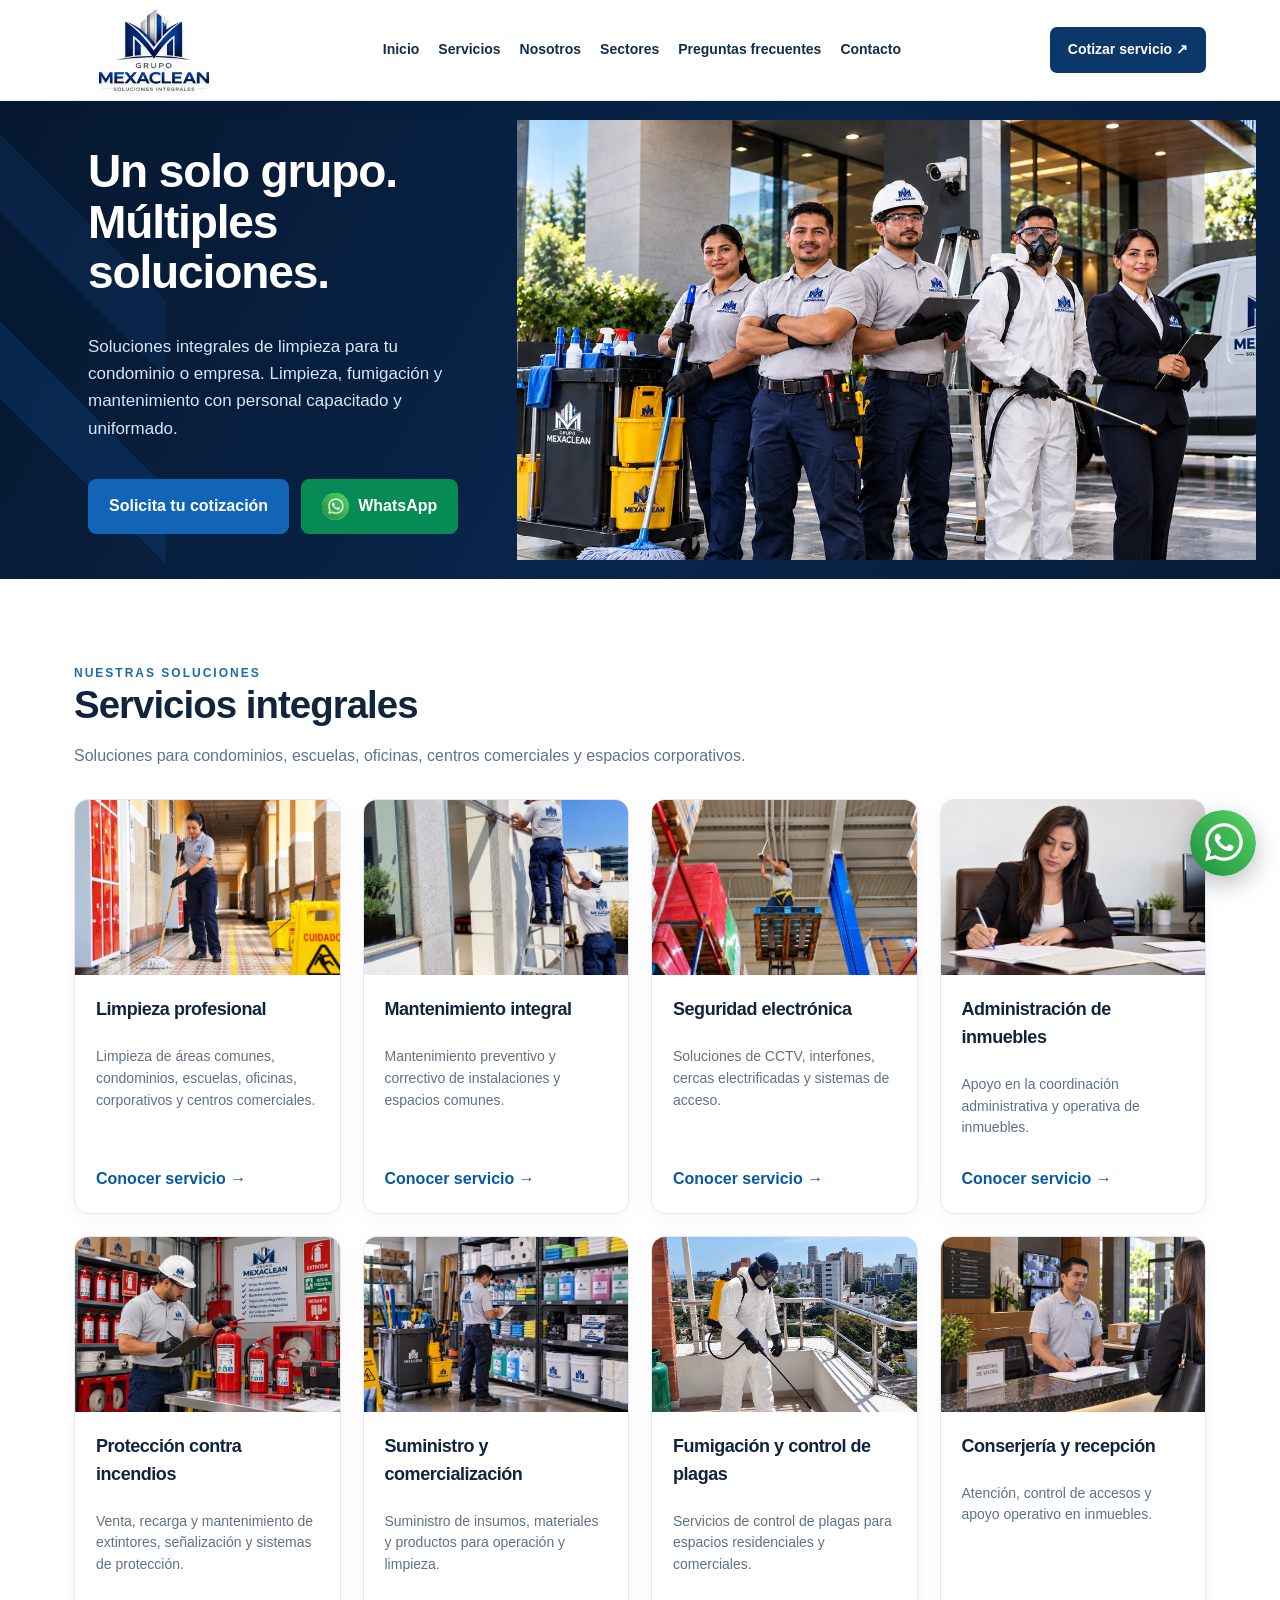
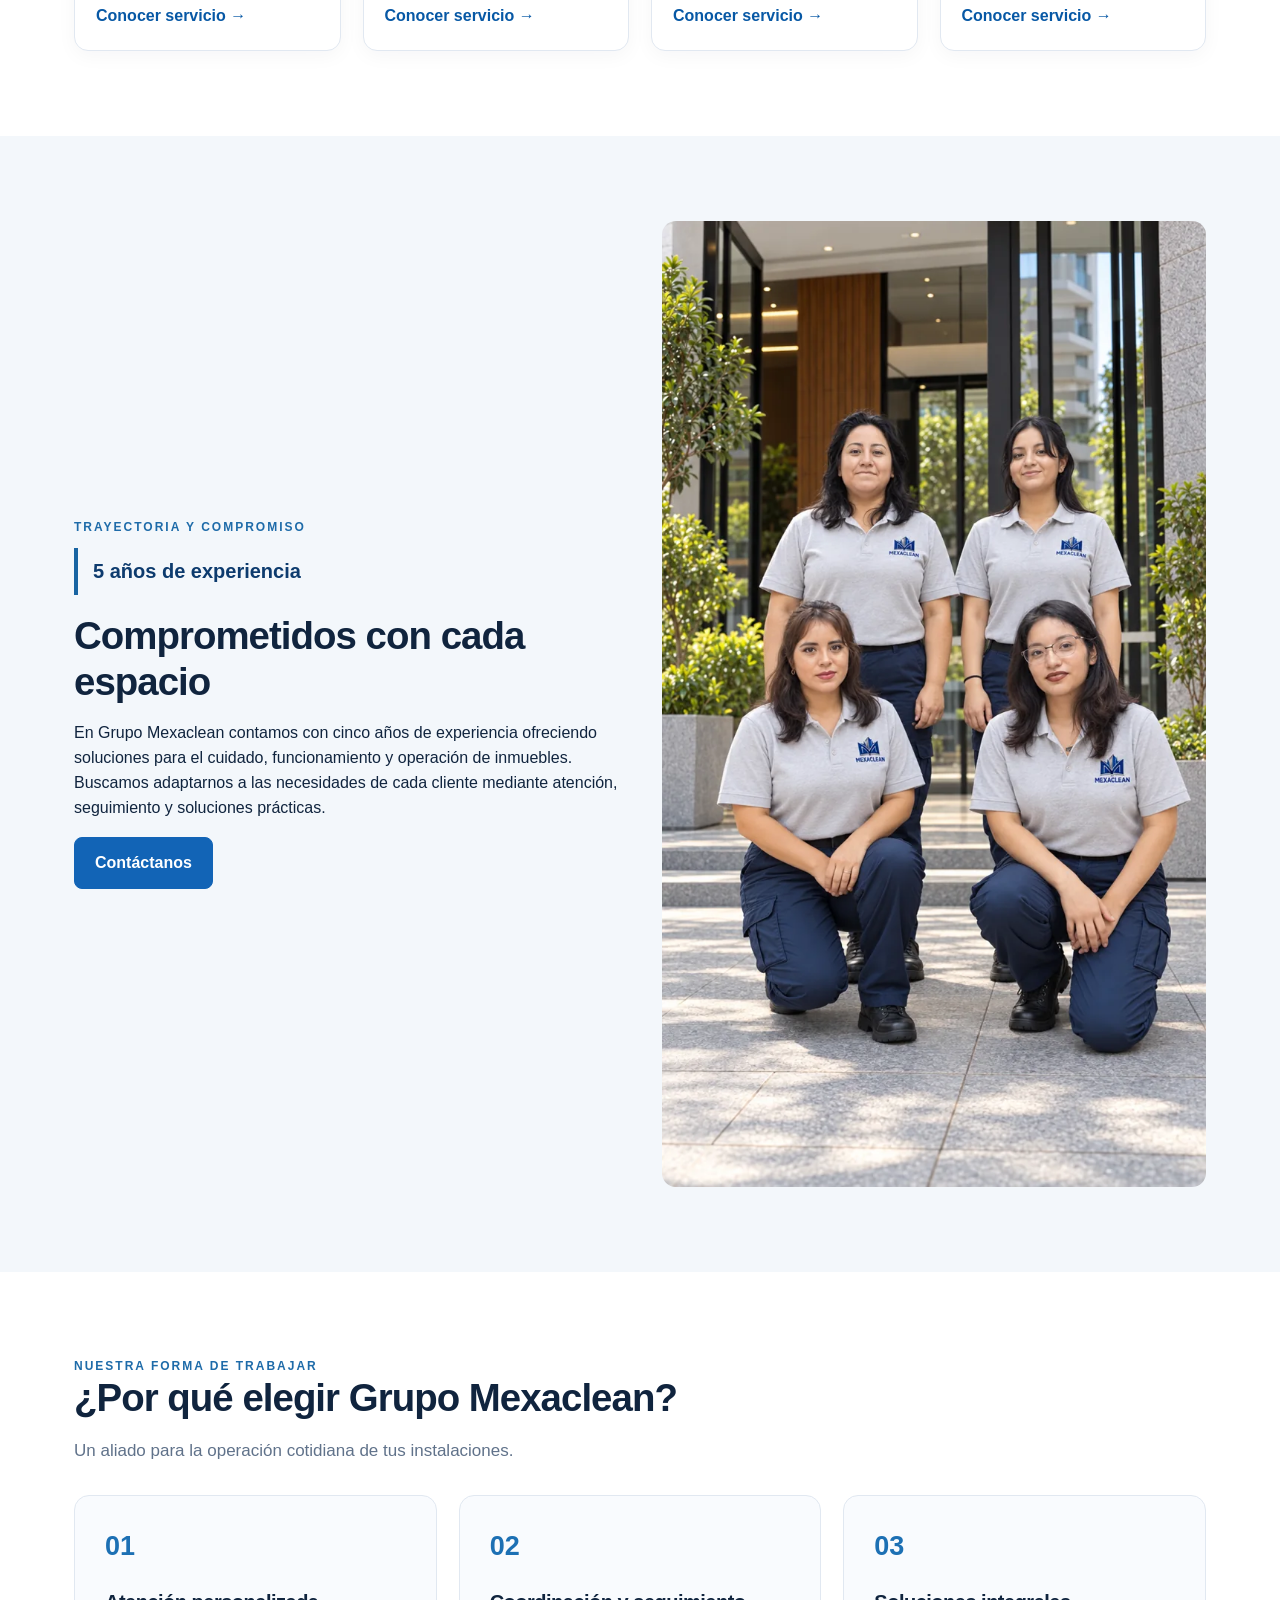
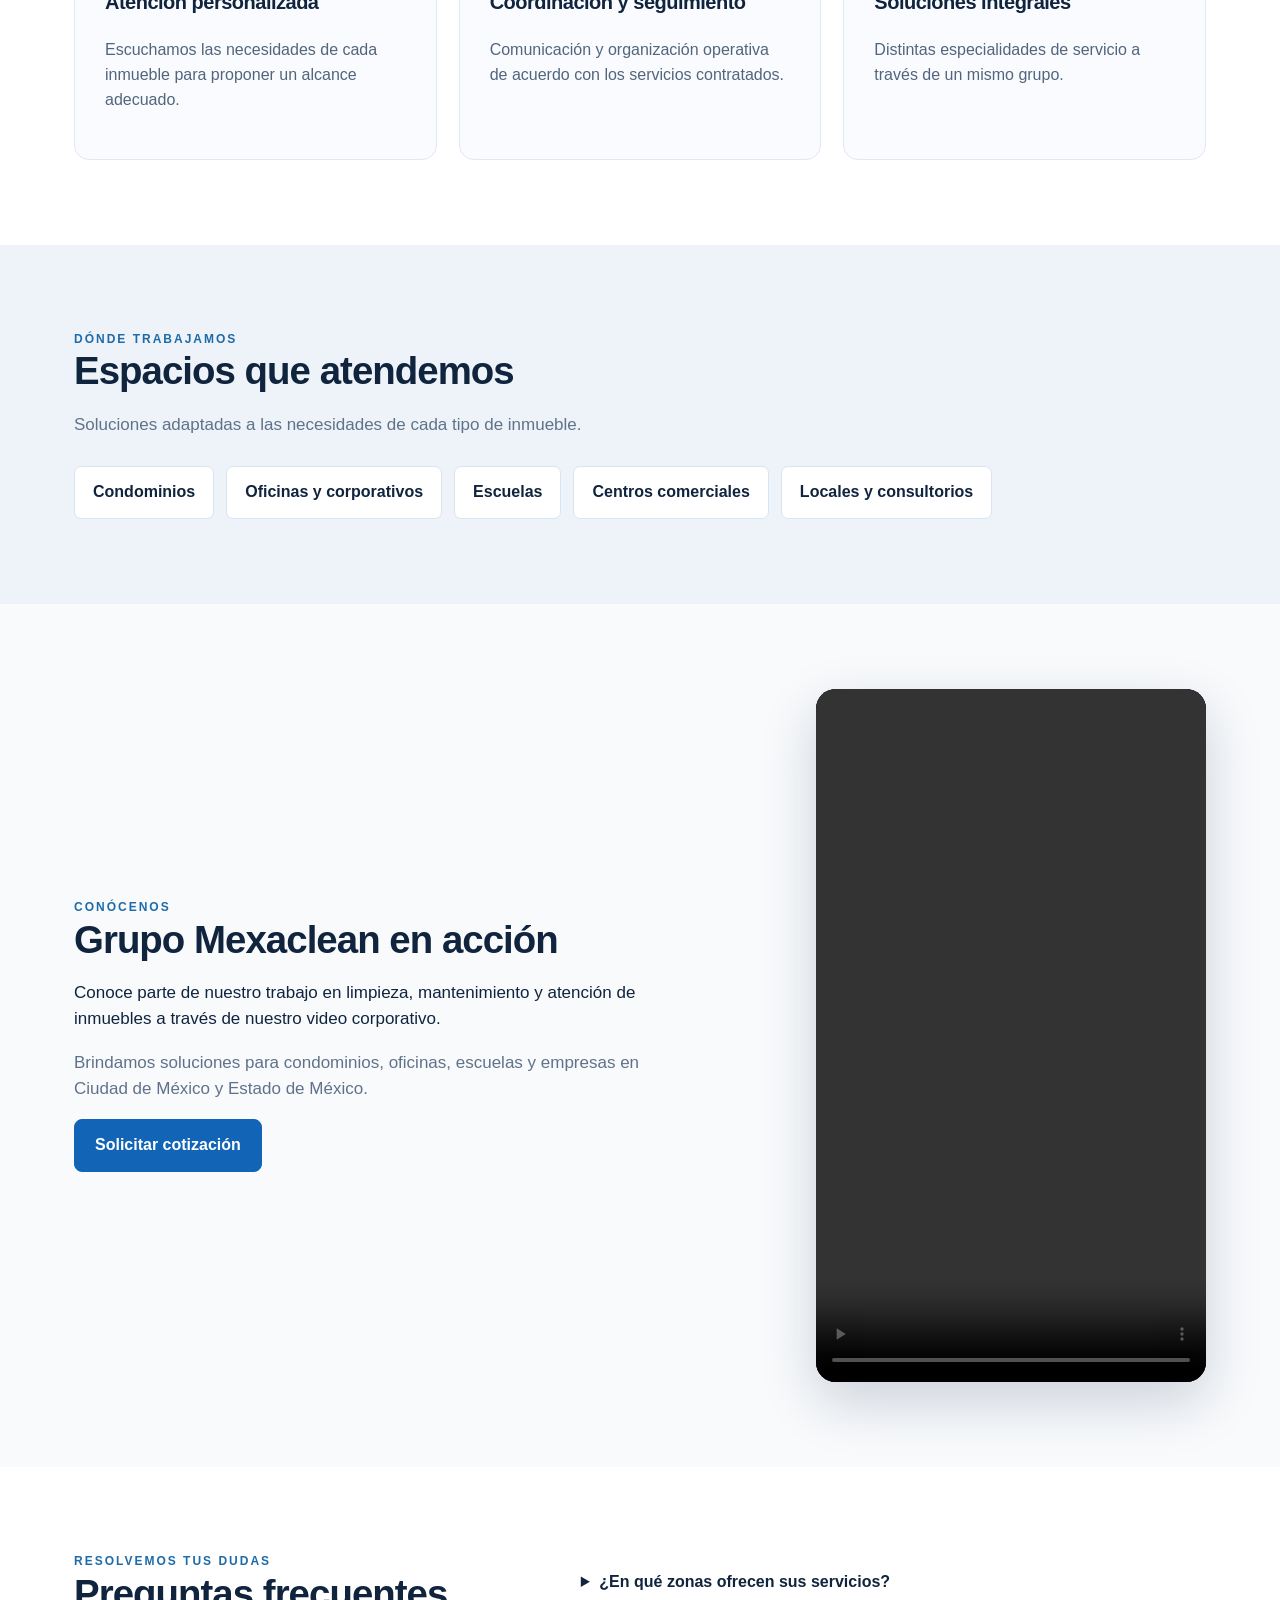
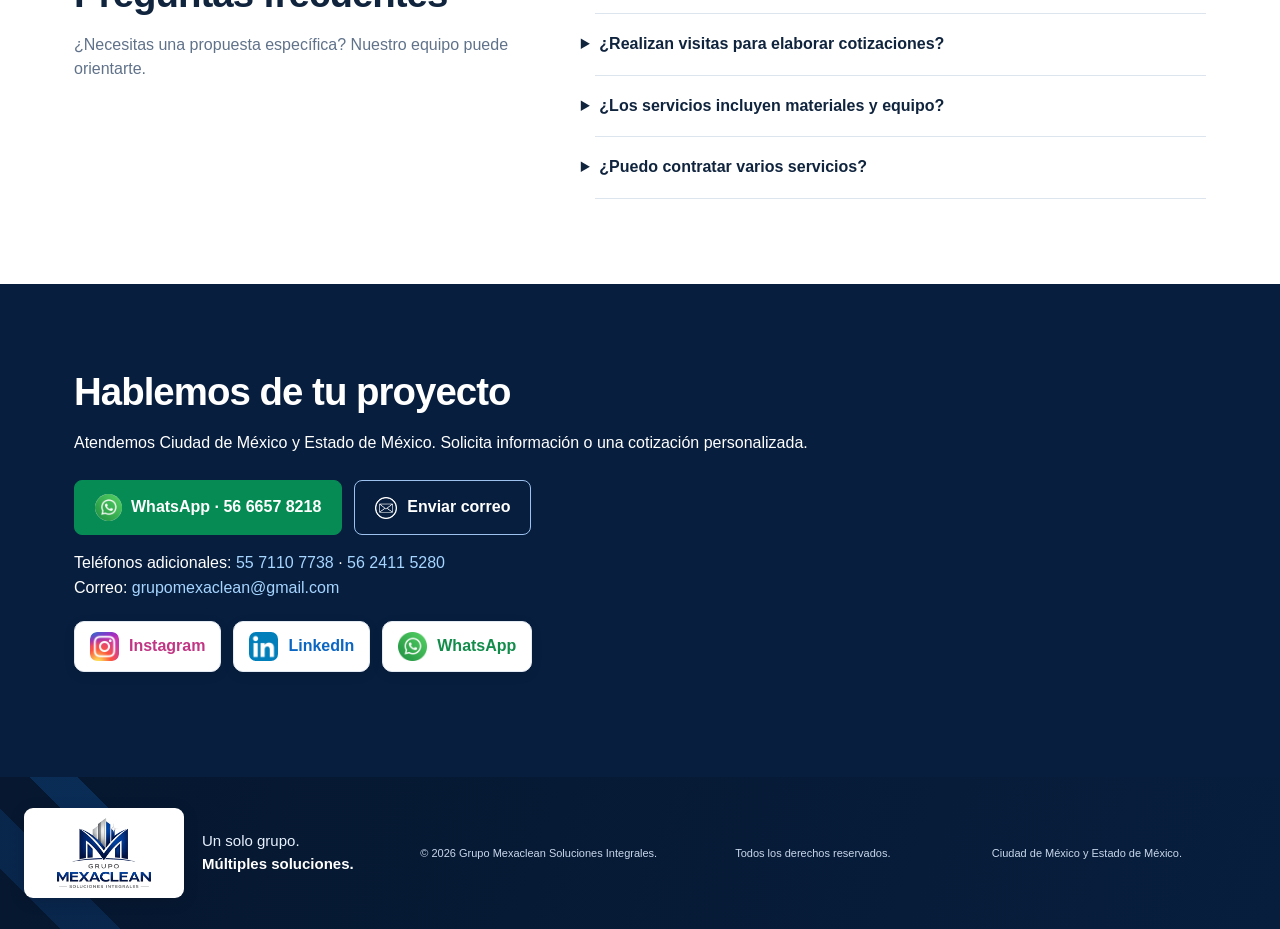
==== commit 35a886a7: "Actualiza WhatsApp y página de Limpieza." ====
--- a/index.html
+++ b/index.html
@@ -1 +1 @@
-<!doctype html><html lang="es-MX"><head><meta charset="utf-8"><meta name="viewport" content="width=device-width,initial-scale=1"><meta name="description" content="Grupo Mexaclean ofrece servicios de limpieza, conserjería, mantenimiento y fumigación para condominios, oficinas y empresas en CDMX y Estado de México."><title>Grupo Mexaclean | Limpieza y Mantenimiento en CDMX</title><link rel="stylesheet" href="style.css"></head><body><header class="top"><div class="wrap nav"><a class="brand brand-logo" href="index.html" aria-label="Grupo Mexaclean — Inicio"><img src="assets/logo-recortado.png" alt="Grupo Mexaclean Soluciones Integrales"></a><nav class="links" aria-label="Navegación principal"><a href="index.html">Inicio</a><a href="index.html#servicios">Servicios</a><a href="index.html#nosotros">Nosotros</a><a href="index.html#sectores">Sectores</a><a href="index.html#preguntas">Preguntas frecuentes</a><a href="index.html#contacto">Contacto</a></nav><a class="nav-cta" href="https://wa.me/525666578212?text=Hola%2C%20quiero%20solicitar%20una%20cotizaci%C3%B3n%20a%20Grupo%20Mexaclean" target="_blank" rel="noopener">Cotizar servicio ↗</a></div></header><section class="hero"><div class="wrap hero-grid"><div class="hero-copy"><h1>Un solo grupo.<br>Múltiples soluciones.</h1><p>Soluciones integrales de limpieza para tu condominio o empresa. Limpieza, fumigación y mantenimiento con personal capacitado y uniformado.</p><div class="actions"><a class="btn" href="#contacto">Solicita tu cotización</a><a class="btn green" href="https://wa.me/525666578212?text=Hola%2C%20quiero%20cotizar%20un%20servicio"><img class="wa-cta-icon" src="assets/icono-whatsapp-botones.webp" alt="" aria-hidden="true" width="27" height="27"> WhatsApp</a></div></div><img src="assets/hero.webp" alt="Imagen corporativa ilustrativa del equipo de servicios de Grupo Mexaclean"></div></section><section class="section" id="servicios"><div class="wrap"><div class="eyebrow">Nuestras soluciones</div><h2>Servicios integrales</h2><p class="muted">Soluciones para condominios, escuelas, oficinas, centros comerciales y espacios corporativos.</p><div class="cards"><article class="card"><img loading="lazy" src="assets/limpieza.webp" alt="Limpieza profesional"><div class="inside"><h3>Limpieza profesional</h3><p>Limpieza de áreas comunes, condominios, escuelas, oficinas, corporativos y centros comerciales.</p><a href="limpieza.html">Conocer servicio →</a></div></article><article class="card"><img loading="lazy" src="assets/mantenimiento.webp" alt="Mantenimiento integral"><div class="inside"><h3>Mantenimiento integral</h3><p>Mantenimiento preventivo y correctivo de instalaciones y espacios comunes.</p><a href="mantenimiento.html">Conocer servicio →</a></div></article><article class="card"><img loading="lazy" src="assets/seguridad.webp" alt="Técnico instalando cámara de seguridad en un almacén"><div class="inside"><h3>Seguridad electrónica</h3><p>Soluciones de CCTV, interfones, cercas electrificadas y sistemas de acceso.</p><a href="seguridad.html">Conocer servicio →</a></div></article><article class="card"><img loading="lazy" src="assets/administracion.webp" alt="Profesional gestionando documentos administrativos en oficina"><div class="inside"><h3>Administración de inmuebles</h3><p>Apoyo en la coordinación administrativa y operativa de inmuebles.</p><a href="administracion.html">Conocer servicio →</a></div></article><article class="card"><img loading="lazy" src="assets/incendios.webp" alt="Protección contra incendios"><div class="inside"><h3>Protección contra incendios</h3><p>Venta, recarga y mantenimiento de extintores, señalización y sistemas de protección.</p><a href="incendios.html">Conocer servicio →</a></div></article><article class="card"><img loading="lazy" src="assets/suministros.webp" alt="Suministro y comercialización"><div class="inside"><h3>Suministro y comercialización</h3><p>Suministro de insumos, materiales y productos para operación y limpieza.</p><a href="suministros.html">Conocer servicio →</a></div></article><article class="card"><img loading="lazy" src="assets/fumigacion.webp" alt="Fumigación y control de plagas"><div class="inside"><h3>Fumigación y control de plagas</h3><p>Servicios de control de plagas para espacios residenciales y comerciales.</p><a href="fumigacion.html">Conocer servicio →</a></div></article><article class="card"><img loading="lazy" src="assets/conserjeria.webp" alt="Conserjería y recepción"><div class="inside"><h3>Conserjería y recepción</h3><p>Atención, control de accesos y apoyo operativo en inmuebles.</p><a href="conserjeria.html">Conocer servicio →</a></div></article></div></div></section><section class="section pale" id="nosotros"><div class="wrap split"><div><div class="eyebrow">Trayectoria y compromiso</div><div class="experience">5 años de experiencia</div><h2>Comprometidos con cada espacio</h2><p>En Grupo Mexaclean contamos con cinco años de experiencia ofreciendo soluciones para el cuidado, funcionamiento y operación de inmuebles. Buscamos adaptarnos a las necesidades de cada cliente mediante atención, seguimiento y soluciones prácticas.</p><a class="btn" href="#contacto">Contáctanos</a></div><img loading="lazy" src="assets/equipo.webp" alt="Equipo de Grupo Mexaclean"></div></section><section class="section trust" id="elegirnos"><div class="wrap"><div class="eyebrow">Nuestra forma de trabajar</div><h2>¿Por qué elegir Grupo Mexaclean?</h2><p class="muted lead">Un aliado para la operación cotidiana de tus instalaciones.</p><div class="trust-grid"><article><span class="trust-number">01</span><h3>Atención personalizada</h3><p>Escuchamos las necesidades de cada inmueble para proponer un alcance adecuado.</p></article><article><span class="trust-number">02</span><h3>Coordinación y seguimiento</h3><p>Comunicación y organización operativa de acuerdo con los servicios contratados.</p></article><article><span class="trust-number">03</span><h3>Soluciones integrales</h3><p>Distintas especialidades de servicio a través de un mismo grupo.</p></article></div></div></section><section class="section sectors" id="sectores"><div class="wrap"><div class="eyebrow">Dónde trabajamos</div><h2>Espacios que atendemos</h2><p class="muted lead">Soluciones adaptadas a las necesidades de cada tipo de inmueble.</p><div class="sector-list"><span>Condominios</span><span>Oficinas y corporativos</span><span>Escuelas</span><span>Centros comerciales</span><span>Locales y consultorios</span></div></div></section><section class="section video-section" id="video"><div class="wrap video-layout"><div class="video-copy"><div class="eyebrow">Conócenos</div><h2>Grupo Mexaclean en acción</h2><p>Conoce parte de nuestro trabajo en limpieza, mantenimiento y atención de inmuebles a través de nuestro video corporativo.</p><p class="muted">Brindamos soluciones para condominios, oficinas, escuelas y empresas en Ciudad de México y Estado de México.</p><a class="btn" href="https://wa.me/525666578212?text=Hola%2C%20quiero%20solicitar%20una%20cotizaci%C3%B3n%20a%20Grupo%20Mexaclean" target="_blank" rel="noopener">Solicitar cotización</a></div><div class="video-frame"><video class="video" controls preload="metadata" playsinline aria-label="Video corporativo vertical de Grupo Mexaclean"><source src="assets/video.mp4" type="video/mp4">Tu navegador no admite este video.</video></div></div></section><section class="section faq" id="preguntas"><div class="wrap faq-layout"><div><div class="eyebrow">Resolvemos tus dudas</div><h2>Preguntas frecuentes</h2><p class="muted">¿Necesitas una propuesta específica? Nuestro equipo puede orientarte.</p></div><div class="faq-items"><details><summary>¿En qué zonas ofrecen sus servicios?</summary><p>Atendemos Ciudad de México y Estado de México. La disponibilidad depende del tipo de servicio y ubicación.</p></details><details><summary>¿Realizan visitas para elaborar cotizaciones?</summary><p>Cuando las características del inmueble o del trabajo lo requieren, podemos coordinar una visita de reconocimiento.</p></details><details><summary>¿Los servicios incluyen materiales y equipo?</summary><p>Depende del servicio contratado. Los materiales, equipos y alcances se detallan en la propuesta.</p></details><details><summary>¿Puedo contratar varios servicios?</summary><p>Sí. Podemos preparar una propuesta que considere distintas necesidades de tu inmueble.</p></details></div></div></section><style>#contacto .actions .btn.green{color:#fff !important}</style><section class="contact section" id="contacto"><div class="wrap"><h2>Hablemos de tu proyecto</h2><p>Atendemos Ciudad de México y Estado de México. Solicita información o una cotización personalizada.</p><div class="actions"><a class="btn green" href="https://wa.me/525666578212?text=Hola%2C%20quiero%20una%20cotizaci%C3%B3n%20de%20Grupo%20Mexaclean"><img class="wa-cta-icon" src="assets/icono-whatsapp-botones.webp" alt="" aria-hidden="true" width="27" height="27"> WhatsApp · 56 6657 8212</a><a class="btn secondary email-cta" href="mailto:grupomexaclean@gmail.com"><img src="assets/icono-correo.png" alt="" aria-hidden="true" width="22" height="22"> Enviar correo</a></div><p>Teléfonos adicionales: <a href="tel:+525571107738">55 7110 7738</a> · <a href="tel:+525624115280">56 2411 5280</a><br>Correo: <a href="mailto:grupomexaclean@gmail.com">grupomexaclean@gmail.com</a></p><div class="social"><a class="social-ig" href="https://www.instagram.com/grupo.mexaclean/" target="_blank" rel="noopener"><img class="social-icon" src="assets/icono-instagram.webp" alt="" loading="lazy"/> <span>Instagram</span></a><a class="social-li" href="https://www.linkedin.com/company/106338395/" target="_blank" rel="noopener"><img class="social-icon" src="assets/icono-linkedin.webp" alt="" loading="lazy"/> <span>LinkedIn</span></a><a class="social-wa" href="https://wa.me/525666578212" target="_blank" rel="noopener"><img class="social-icon" src="assets/icono-whatsapp.webp" alt="" loading="lazy"/> <span>WhatsApp</span></a></div></div></section><footer class="foot"><div class="wrap footer-content"><div class="footer-brand"><div class="footer-logo-panel"><img src="assets/logo-recortado.png" alt="Grupo Mexaclean Soluciones Integrales" loading="lazy"></div><div class="footer-tagline">Un solo grupo.<br><strong>Múltiples soluciones.</strong></div></div><div class="footer-meta"><span>© 2026 Grupo Mexaclean Soluciones Integrales.</span><span>Todos los derechos reservados.</span><span>Ciudad de México y Estado de México.</span></div></div></footer><a class="whatsapp-float" href="https://wa.me/525666578212?text=Hola%2C%20quiero%20solicitar%20una%20cotizaci%C3%B3n%20a%20Grupo%20Mexaclean" target="_blank" rel="noopener noreferrer" aria-label="Cotizar por WhatsApp" title="Cotizar por WhatsApp"><img src="assets/whatsapp-boton.webp" alt="" aria-hidden="true" width="64" height="64"></a></body></html>
+<!doctype html><html lang="es-MX"><head><meta charset="utf-8"><meta name="viewport" content="width=device-width,initial-scale=1"><meta name="description" content="Grupo Mexaclean ofrece servicios de limpieza, conserjería, mantenimiento y fumigación para condominios, oficinas y empresas en CDMX y Estado de México."><title>Grupo Mexaclean | Limpieza y Mantenimiento en CDMX</title><link rel="stylesheet" href="style.css"></head><body><header class="top"><div class="wrap nav"><a class="brand brand-logo" href="index.html" aria-label="Grupo Mexaclean — Inicio"><img src="assets/logo-recortado.png" alt="Grupo Mexaclean Soluciones Integrales"></a><nav class="links" aria-label="Navegación principal"><a href="index.html">Inicio</a><a href="index.html#servicios">Servicios</a><a href="index.html#nosotros">Nosotros</a><a href="index.html#sectores">Sectores</a><a href="index.html#preguntas">Preguntas frecuentes</a><a href="index.html#contacto">Contacto</a></nav><a class="nav-cta" href="https://wa.me/525666578218?text=Hola%2C%20quiero%20solicitar%20una%20cotizaci%C3%B3n%20a%20Grupo%20Mexaclean" target="_blank" rel="noopener">Cotizar servicio ↗</a></div></header><section class="hero"><div class="wrap hero-grid"><div class="hero-copy"><h1>Un solo grupo.<br>Múltiples soluciones.</h1><p>Soluciones integrales de limpieza para tu condominio o empresa. Limpieza, fumigación y mantenimiento con personal capacitado y uniformado.</p><div class="actions"><a class="btn" href="#contacto">Solicita tu cotización</a><a class="btn green" href="https://wa.me/525666578218?text=Hola%2C%20quiero%20cotizar%20un%20servicio"><img class="wa-cta-icon" src="assets/icono-whatsapp-botones.webp" alt="" aria-hidden="true" width="27" height="27"> WhatsApp</a></div></div><img src="assets/hero.webp" alt="Imagen corporativa ilustrativa del equipo de servicios de Grupo Mexaclean"></div></section><section class="section" id="servicios"><div class="wrap"><div class="eyebrow">Nuestras soluciones</div><h2>Servicios integrales</h2><p class="muted">Soluciones para condominios, escuelas, oficinas, centros comerciales y espacios corporativos.</p><div class="cards"><article class="card"><img loading="lazy" src="assets/limpieza.webp" alt="Limpieza profesional"><div class="inside"><h3>Limpieza profesional</h3><p>Limpieza de áreas comunes, condominios, escuelas, oficinas, corporativos y centros comerciales.</p><a href="limpieza.html">Conocer servicio →</a></div></article><article class="card"><img loading="lazy" src="assets/mantenimiento.webp" alt="Mantenimiento integral"><div class="inside"><h3>Mantenimiento integral</h3><p>Mantenimiento preventivo y correctivo de instalaciones y espacios comunes.</p><a href="mantenimiento.html">Conocer servicio →</a></div></article><article class="card"><img loading="lazy" src="assets/seguridad.webp" alt="Técnico instalando cámara de seguridad en un almacén"><div class="inside"><h3>Seguridad electrónica</h3><p>Soluciones de CCTV, interfones, cercas electrificadas y sistemas de acceso.</p><a href="seguridad.html">Conocer servicio →</a></div></article><article class="card"><img loading="lazy" src="assets/administracion.webp" alt="Profesional gestionando documentos administrativos en oficina"><div class="inside"><h3>Administración de inmuebles</h3><p>Apoyo en la coordinación administrativa y operativa de inmuebles.</p><a href="administracion.html">Conocer servicio →</a></div></article><article class="card"><img loading="lazy" src="assets/incendios.webp" alt="Protección contra incendios"><div class="inside"><h3>Protección contra incendios</h3><p>Venta, recarga y mantenimiento de extintores, señalización y sistemas de protección.</p><a href="incendios.html">Conocer servicio →</a></div></article><article class="card"><img loading="lazy" src="assets/suministros.webp" alt="Suministro y comercialización"><div class="inside"><h3>Suministro y comercialización</h3><p>Suministro de insumos, materiales y productos para operación y limpieza.</p><a href="suministros.html">Conocer servicio →</a></div></article><article class="card"><img loading="lazy" src="assets/fumigacion.webp" alt="Fumigación y control de plagas"><div class="inside"><h3>Fumigación y control de plagas</h3><p>Servicios de control de plagas para espacios residenciales y comerciales.</p><a href="fumigacion.html">Conocer servicio →</a></div></article><article class="card"><img loading="lazy" src="assets/conserjeria.webp" alt="Conserjería y recepción"><div class="inside"><h3>Conserjería y recepción</h3><p>Atención, control de accesos y apoyo operativo en inmuebles.</p><a href="conserjeria.html">Conocer servicio →</a></div></article></div></div></section><section class="section pale" id="nosotros"><div class="wrap split"><div><div class="eyebrow">Trayectoria y compromiso</div><div class="experience">5 años de experiencia</div><h2>Comprometidos con cada espacio</h2><p>En Grupo Mexaclean contamos con cinco años de experiencia ofreciendo soluciones para el cuidado, funcionamiento y operación de inmuebles. Buscamos adaptarnos a las necesidades de cada cliente mediante atención, seguimiento y soluciones prácticas.</p><a class="btn" href="#contacto">Contáctanos</a></div><img loading="lazy" src="assets/equipo.webp" alt="Equipo de Grupo Mexaclean"></div></section><section class="section trust" id="elegirnos"><div class="wrap"><div class="eyebrow">Nuestra forma de trabajar</div><h2>¿Por qué elegir Grupo Mexaclean?</h2><p class="muted lead">Un aliado para la operación cotidiana de tus instalaciones.</p><div class="trust-grid"><article><span class="trust-number">01</span><h3>Atención personalizada</h3><p>Escuchamos las necesidades de cada inmueble para proponer un alcance adecuado.</p></article><article><span class="trust-number">02</span><h3>Coordinación y seguimiento</h3><p>Comunicación y organización operativa de acuerdo con los servicios contratados.</p></article><article><span class="trust-number">03</span><h3>Soluciones integrales</h3><p>Distintas especialidades de servicio a través de un mismo grupo.</p></article></div></div></section><section class="section sectors" id="sectores"><div class="wrap"><div class="eyebrow">Dónde trabajamos</div><h2>Espacios que atendemos</h2><p class="muted lead">Soluciones adaptadas a las necesidades de cada tipo de inmueble.</p><div class="sector-list"><span>Condominios</span><span>Oficinas y corporativos</span><span>Escuelas</span><span>Centros comerciales</span><span>Locales y consultorios</span></div></div></section><section class="section video-section" id="video"><div class="wrap video-layout"><div class="video-copy"><div class="eyebrow">Conócenos</div><h2>Grupo Mexaclean en acción</h2><p>Conoce parte de nuestro trabajo en limpieza, mantenimiento y atención de inmuebles a través de nuestro video corporativo.</p><p class="muted">Brindamos soluciones para condominios, oficinas, escuelas y empresas en Ciudad de México y Estado de México.</p><a class="btn" href="https://wa.me/525666578218?text=Hola%2C%20quiero%20solicitar%20una%20cotizaci%C3%B3n%20a%20Grupo%20Mexaclean" target="_blank" rel="noopener">Solicitar cotización</a></div><div class="video-frame"><video class="video" controls preload="metadata" playsinline aria-label="Video corporativo vertical de Grupo Mexaclean"><source src="assets/video.mp4" type="video/mp4">Tu navegador no admite este video.</video></div></div></section><section class="section faq" id="preguntas"><div class="wrap faq-layout"><div><div class="eyebrow">Resolvemos tus dudas</div><h2>Preguntas frecuentes</h2><p class="muted">¿Necesitas una propuesta específica? Nuestro equipo puede orientarte.</p></div><div class="faq-items"><details><summary>¿En qué zonas ofrecen sus servicios?</summary><p>Atendemos Ciudad de México y Estado de México. La disponibilidad depende del tipo de servicio y ubicación.</p></details><details><summary>¿Realizan visitas para elaborar cotizaciones?</summary><p>Cuando las características del inmueble o del trabajo lo requieren, podemos coordinar una visita de reconocimiento.</p></details><details><summary>¿Los servicios incluyen materiales y equipo?</summary><p>Depende del servicio contratado. Los materiales, equipos y alcances se detallan en la propuesta.</p></details><details><summary>¿Puedo contratar varios servicios?</summary><p>Sí. Podemos preparar una propuesta que considere distintas necesidades de tu inmueble.</p></details></div></div></section><style>#contacto .actions .btn.green{color:#fff !important}</style><section class="contact section" id="contacto"><div class="wrap"><h2>Hablemos de tu proyecto</h2><p>Atendemos Ciudad de México y Estado de México. Solicita información o una cotización personalizada.</p><div class="actions"><a class="btn green" href="https://wa.me/525666578218?text=Hola%2C%20quiero%20una%20cotizaci%C3%B3n%20de%20Grupo%20Mexaclean"><img class="wa-cta-icon" src="assets/icono-whatsapp-botones.webp" alt="" aria-hidden="true" width="27" height="27"> WhatsApp · 56 6657 8218</a><a class="btn secondary email-cta" href="mailto:grupomexaclean@gmail.com"><img src="assets/icono-correo.png" alt="" aria-hidden="true" width="22" height="22"> Enviar correo</a></div><p>Teléfonos adicionales: <a href="tel:+525571107738">55 7110 7738</a> · <a href="tel:+525624115280">56 2411 5280</a><br>Correo: <a href="mailto:grupomexaclean@gmail.com">grupomexaclean@gmail.com</a></p><div class="social"><a class="social-ig" href="https://www.instagram.com/grupo.mexaclean/" target="_blank" rel="noopener"><img class="social-icon" src="assets/icono-instagram.webp" alt="" loading="lazy"/> <span>Instagram</span></a><a class="social-li" href="https://www.linkedin.com/company/106338395/" target="_blank" rel="noopener"><img class="social-icon" src="assets/icono-linkedin.webp" alt="" loading="lazy"/> <span>LinkedIn</span></a><a class="social-wa" href="https://wa.me/525666578218" target="_blank" rel="noopener"><img class="social-icon" src="assets/icono-whatsapp.webp" alt="" loading="lazy"/> <span>WhatsApp</span></a></div></div></section><footer class="foot"><div class="wrap footer-content"><div class="footer-brand"><div class="footer-logo-panel"><img src="assets/logo-recortado.png" alt="Grupo Mexaclean Soluciones Integrales" loading="lazy"></div><div class="footer-tagline">Un solo grupo.<br><strong>Múltiples soluciones.</strong></div></div><div class="footer-meta"><span>© 2026 Grupo Mexaclean Soluciones Integrales.</span><span>Todos los derechos reservados.</span><span>Ciudad de México y Estado de México.</span></div></div></footer><a class="whatsapp-float" href="https://wa.me/525666578218?text=Hola%2C%20quiero%20solicitar%20una%20cotizaci%C3%B3n%20a%20Grupo%20Mexaclean" target="_blank" rel="noopener noreferrer" aria-label="Cotizar por WhatsApp" title="Cotizar por WhatsApp"><img src="assets/whatsapp-boton.webp" alt="" aria-hidden="true" width="64" height="64"></a></body></html>
